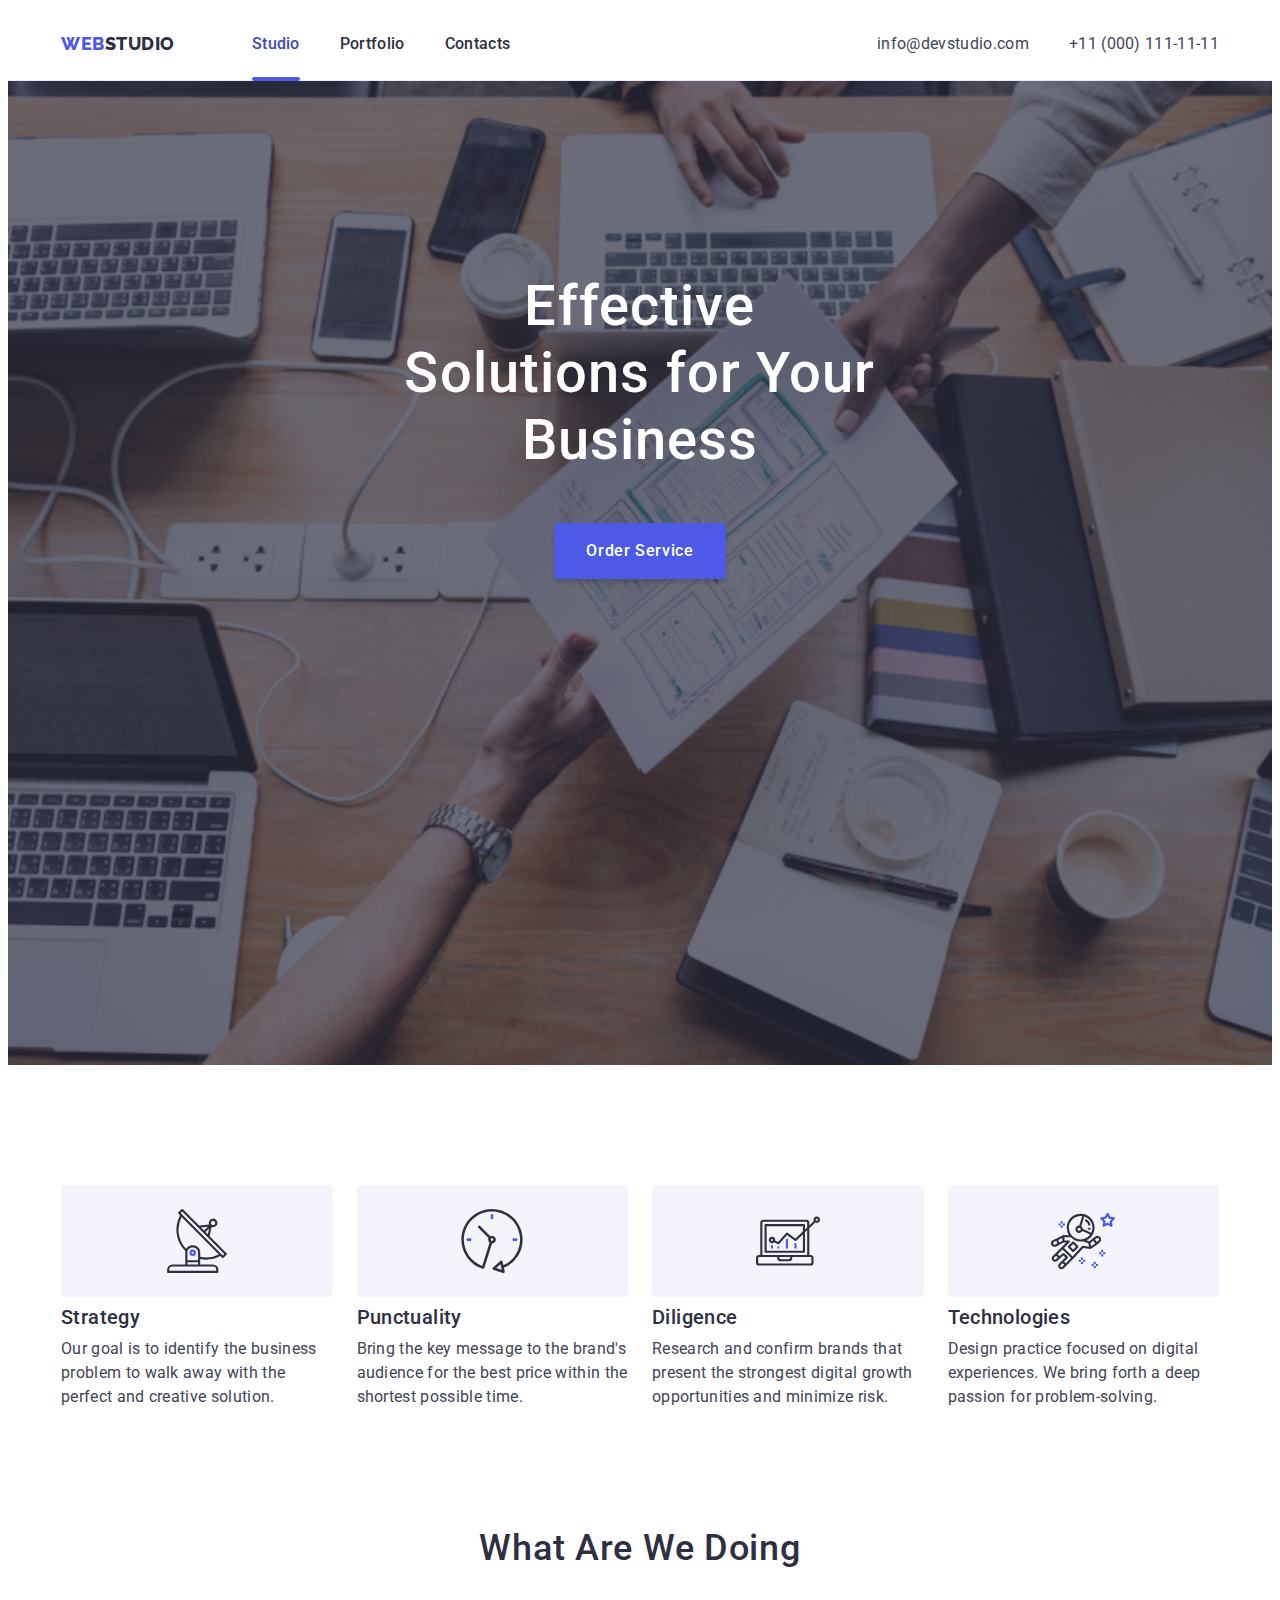
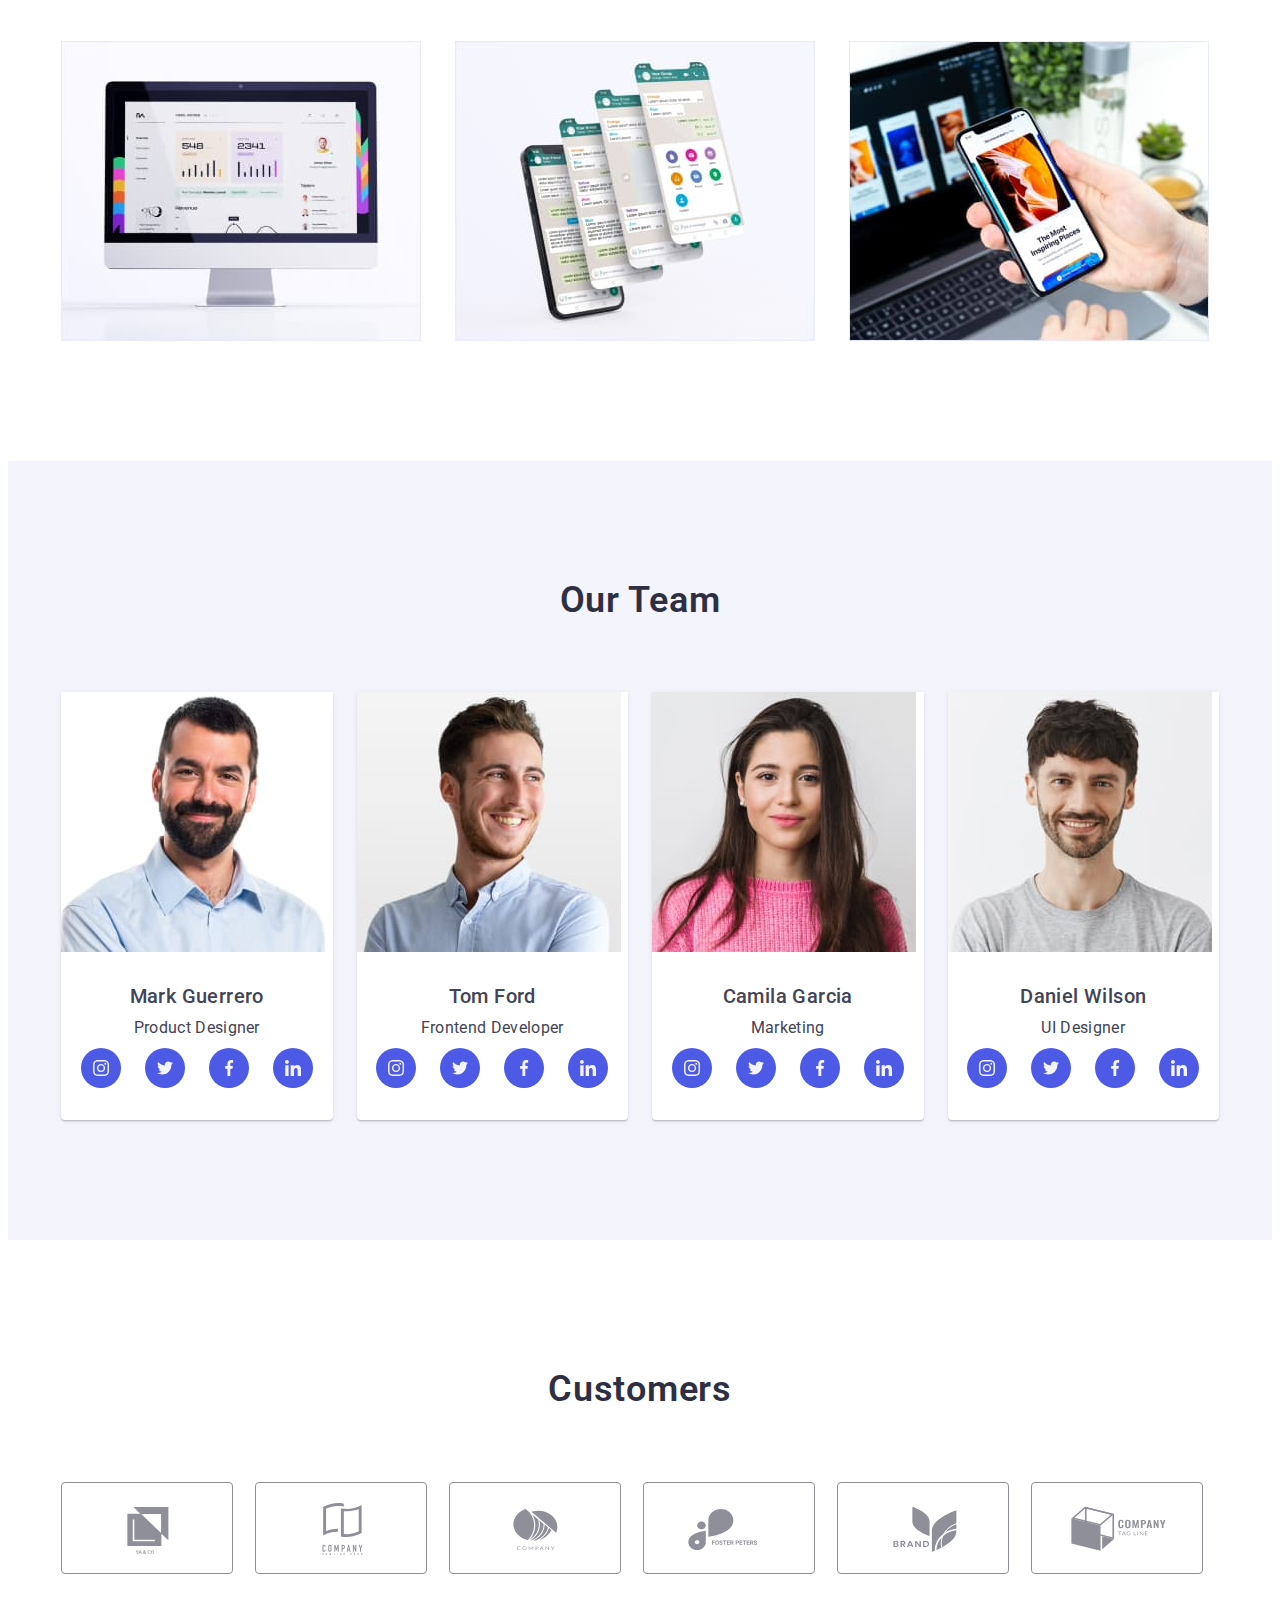
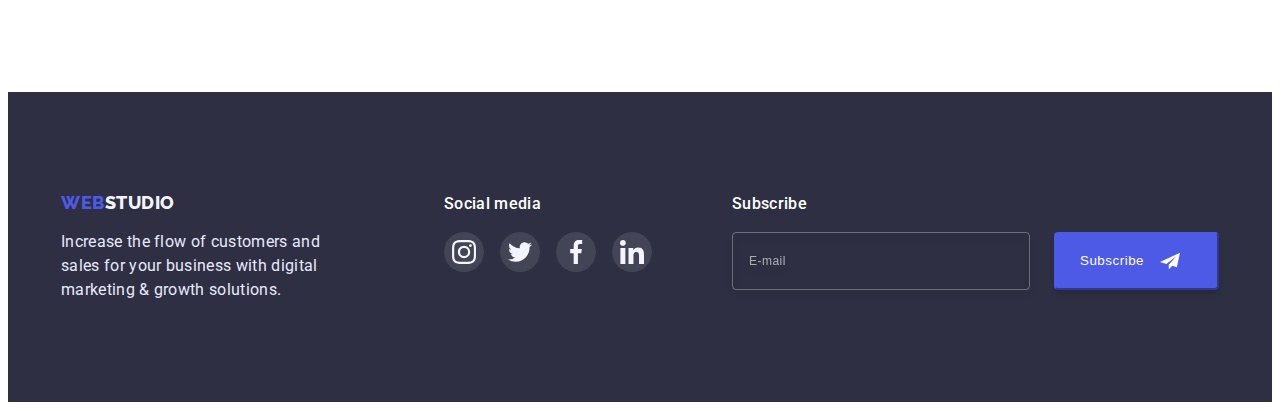
==== index.html @ 06fc44c1 "add file" ====
<!DOCTYPE html>
<html lang="en">
<head>
    <meta charset="UTF-8">
    <meta http-equiv="X-UA-Compatible" content="IE=edge">
    <meta name="viewport" content="width=device-width, initial-scale=1.0">
    <title>Document</title>
    <link rel="preconnect" href="https://fonts.googleapis.com">
<link rel="preconnect" href="https://fonts.gstatic.com" crossorigin>
<link href="https://fonts.googleapis.com/css2?family=Raleway:wght@800&family=Roboto:wght@400;500;700;900&display=swap" rel="stylesheet">
<link rel="stylesheet" href="https://cdnjs.cloudflare.com/ajax/libs/modern-normalize/1.1.0/modern-normalize.min.css" integrity="sha512-wpPYUAdjBVSE4KJnH1VR1HeZfpl1ub8YT/NKx4PuQ5NmX2tKuGu6U/JRp5y+Y8XG2tV+wKQpNHVUX03MfMFn9Q==" crossorigin="anonymous" referrerpolicy="no-referrer" />
<link rel="stylesheet" href="./css/styles.css">
</head>
<body>
    <header class="header">
        <div class="container header-container">
        <nav class="header-navigation">
            <a href="./index.html" class="header-logo link"><span class="logo-web">WEB</span><span class="logo-studio">STUDIO</span></a>
        <ul class="header-nav-list list">
            <li class="header-items"><a href="./index.html" class="header-link link current">Studio</a></li>
            <li class="header-items"><a href="./portfolio.html" class="header-link link">Portfolio</a></li>
            <li class="header-items"><a href="" class="header-link link">Contacts</a></li>
        </ul>
        </nav>
        <ul class="header-list list">
            <li class="header-contacts"><a href="mailto:info@devstudio.com" class="header-link-contacts link">info@devstudio.com</a></li>
            <li class="header-contacts"><a href="tel:+110001111111" class="header-link-contacts link">+11 (000) 111-11-11</a></li>
        </ul>
        </div>
    </header>
    <main>
    <section class="top">
        <div class="container">
        <h1 class="top-title">Effective Solutions 
            for Your Business</h1>
            <button type="button" class="top-btn" data-modal-open>Order Service</button>
        </div>
    </section>
    <section class="second">
      <div class="container"> 
    <ul class="second-list list"> 
        <li class="second-items">
            <div class="second-list-icon">
                <svg class="icon-img" width="264" height="112">
<use href="./img/icons.svg#icon-antenna"></use>
                </svg>
            </div> 
        <h3 class="second-title">Strategy</h3>
        <p class="second-text">Our goal is to identify the business problem to walk away with the perfect and creative solution.</p></li>
        <li class="second-items">
            <div class="second-list-icon">
                <svg class="icon-img" width="264" height="112">
<use href="./img/icons.svg#icon-clock"></use>
                </svg>
            </div> <h3 class="second-title">Punctuality</h3>
        <p class="second-text">Bring the key message to the brand's audience for the best price within the shortest possible time.</p></li>
        <li class="second-items">
            <div class="second-list-icon">
                <svg class="icon-img" width="264" height="112">
<use href="./img/icons.svg#icon-diagram"></use>
                </svg>
            </div> <h3 class="second-title">Diligence</h3>
        <p class="second-text">Research and confirm brands that present the strongest digital growth opportunities and minimize risk.</p></li>
        <li class="second-items">
            <div class="second-list-icon">
                <svg class="icon-img" width="264" height="112">
<use href="./img/icons.svg#icon-astronaut"></use>
                </svg>
            </div> <h3 class="second-title">Technologies</h3>
        <p class="second-text">Design practice focused on digital experiences. We bring forth a deep passion for problem-solving.</p></li>
    </ul>
    </div> 
    </section>
    <section class="third">
        <div class="container">
        <h2 class="third-title">What are we doing</h2>
        <ul class="third-list list">
            <li class="third-items"><img src="./img/img1.jpg" alt="laptop" width="360" height="300"></li>
            <li class="third-items"><img src="./img/img2.jpg" alt="massage" width="360" height="300"></li>
            <li class="third-items"><img src="./img/img3.jpg" alt="phone in hand" width="360" height="300"></li>
        </ul>
        </div>
    </section>
    <section class="team">
        <div class="container">
        <h2 class="team-title">Our Team</h2>
        <ul class="team-list list">
            <li class="team-items"><img src="./img/mark1.jpg" alt="man mark" width="264" height="260">
                <h3 class="team-after-title">Mark Guerrero</h3>
            <p class="team-after-text">Product Designer</p>
        <ul class="team-soc-list list">
            <li class="team-soc-items"><a href="" class="team-soc-link link">
               <svg class="team-soc-icon" width="16" height="16"> 
                    <use href="./img/icons.svg#icon-instagram"></use>
             </svg> 
            </a></li>
            <li class="team-soc-items"><a href="" class="team-soc-link link">
             <svg class="team-soc-icon" width="16" height="16"> 
                    <use href="./img/icons.svg#icon-twitter"></use>
             </svg>   
            </a></li>
            <li class="team-soc-items"><a href="" class="team-soc-link link">
              <svg class="team-soc-icon" width="16" height="16"> 
                    <use href="./img/icons.svg#icon-facebook"></use>
             </svg>  
            </a></li>
            <li class="team-soc-items"><a href="" class="team-soc-link link">
                <svg class="team-soc-icon" width="16" height="16"> 
                    <use href="./img/icons.svg#icon-linkedin"></use>
             </svg>
            </a></li>
        </ul>
        </li>    
            <li class="team-items"><img src="./img/tom2.jpg" alt="man tom" width="264" height="260">
                    <h3 class="team-after-title">Tom Ford</h3>
            <p class="team-after-text">Frontend Developer</p>
        <ul class="team-soc-list list">
            <li class="team-soc-items"><a href="" class="team-soc-link link">
             <svg class="team-soc-icon" width="16" height="16"> 
                    <use href="./img/icons.svg#icon-instagram"></use>
             </svg>   
            </a></li>
            <li class="team-soc-items"><a href="" class="team-soc-link link">
              <svg class="team-soc-icon" width="16" height="16"> 
                    <use href="./img/icons.svg#icon-twitter"></use>
             </svg>  
            </a></li>
            <li class="team-soc-items"><a href="" class="team-soc-link link">
              <svg class="team-soc-icon" width="16" height="16"> 
                    <use href="./img/icons.svg#icon-facebook"></use>
             </svg>  
            </a></li>
            <li class="team-soc-items"><a href="" class="team-soc-link link">
                <svg class="team-soc-icon" width="16" height="16"> 
                    <use href="./img/icons.svg#icon-linkedin"></use>
             </svg>
            </a></li>
        </ul>
        </li>  
            <li class="team-items"><img src="./img/camila3.jpg" alt="woman camila" width="264" height="260">
                    <h3 class="team-after-title">Camila Garcia</h3>
            <p class="team-after-text">Marketing</p>
        <ul class="team-soc-list list">
            <li class="team-soc-items"><a href="" class="team-soc-link link">
              <svg class="team-soc-icon" width="16" height="16"> 
                    <use href="./img/icons.svg#icon-instagram"></use>
             </svg>  
            </a></li>
            <li class="team-soc-items"><a href="" class="team-soc-link link">
              <svg class="team-soc-icon" width="16" height="16"> 
                    <use href="./img/icons.svg#icon-twitter"></use>
             </svg>  
            </a></li>
            <li class="team-soc-items"><a href="" class="team-soc-link link">
              <svg class="team-soc-icon" width="16" height="16"> 
                    <use href="./img/icons.svg#icon-facebook"></use>
             </svg>  
            </a></li>
            <li class="team-soc-items"><a href="" class="team-soc-link link">
                <svg class="team-soc-icon" width="16" height="16"> 
                    <use href="./img/icons.svg#icon-linkedin"></use>
             </svg>  
            </a></li>
        </ul>
        </li>
            <li class="team-items"><img src="./img/daniel4.jpg" alt="man daniel" width="264" height="260">
                    <h3 class="team-after-title">Daniel Wilson</h3>
            <p class="team-after-text">UI Designer</p>
        <ul class="team-soc-list list">
            <li class="team-soc-items"><a href="" class="team-soc-link link">
                <svg class="team-soc-icon" width="16" height="16"> 
                    <use href="./img/icons.svg#icon-instagram"></use>
             </svg>
            </a>
            </li>
            <li class="team-soc-items"><a href="" class="team-soc-link link">
                <svg class="team-soc-icon" width="16" height="16"> 
                    <use href="./img/icons.svg#icon-twitter"></use>
             </svg>
            </a>
            </li>
            <li class="team-soc-items"><a href="" class="team-soc-link link">
                <svg class="team-soc-icon" width="16" height="16"> 
                    <use href="./img/icons.svg#icon-facebook"></use>
             </svg>
            </a>
            </li>
            <li class="team-soc-items"><a href="" class="team-soc-link link">
                <svg class="team-soc-icon" width="16" height="16"> 
                    <use href="./img/icons.svg#icon-linkedin"></use>
             </svg>
            </a>
            </li>
        </ul>
        </li>           
        </ul>
        </div>
    </section>
    <section class="customers">
        <div class="container">
            <h2 class="customers-title">Customers</h2>
        <ul class="customers-list list">
            <li class="customers-items"><a href="" class="customers-link link">
                <svg class="customers-icon"  width="104" height="56">
                    <use href="./img/icons.svg#icon-Logo"></use>
                </svg>
            </a></li>
            <li class="customers-items"><a href="" class="customers-link link">
                <svg class="customers-icon"  width="104" height="56">
                    <use href="./img/icons.svg#icon-Logo-1"></use>
                </svg>
            </a></li>
            <li class="customers-items"><a href="" class="customers-link link">
                <svg class="customers-icon"  width="104" height="56">
                    <use href="./img/icons.svg#icon-Logo-2"></use>
                </svg>
            </a></li>
            <li class="customers-items"><a href="" class="customers-link link">
                <svg class="customers-icon"  width="104" height="56">
                    <use href="./img/icons.svg#icon-Logo-3"></use>
                </svg>
            </a></li>
            <li class="customers-items"><a href="" class="customers-link link">
                <svg class="customers-icon"  width="104" height="56">
                    <use href="./img/icons.svg#icon-Logo-4"></use>
                </svg>
            </a></li>
            <li class="customers-items"><a href="" class="customers-link link">
                <svg class="customers-icon"  width="104" height="56">
                    <use href="./img/icons.svg#icon-Logo-5"></use>
                </svg>
            </a></li>
        </ul>
        </div>
    </section>
</main>
    <footer class="footer">
        <div class="container footer-container">
            <div class="footer-information">
         <a href="./index.html" class="footer-logo link"><span class="footer-logo-web">WEB</span><span class="footer-logo-studio">STUDIO</span></a>
         <p class="footer-text">Increase the flow of customers and sales for your business with digital marketing & growth solutions.</p>
            </div>
        <div class="footer-soc">
            <h2 class="footer-soc-title">Social media</h2>
        <ul class="footer-soc-list list">
            <li class="footer-soc-items">
                <a href="" class="footer-soc-link link">
                    <svg class="footer-soc-icon" width="24" height="24">
                        <use href="./img/icons.svg#icon-instagram"></use>
                    </svg>
                </a>
            </li>
            <li class="footer-soc-items">
                <a href="" class="footer-soc-link link">
                    <svg class="footer-soc-icon" width="24" height="24">
                        <use href="./img/icons.svg#icon-twitter"></use>
                    </svg>
                </a>
            </li>
            <li class="footer-soc-items">
                <a href="" class="footer-soc-link link">
                    <svg class="footer-soc-icon" width="24" height="24">
                        <use href="./img/icons.svg#icon-facebook"></use>
                    </svg>
                </a>
            </li>
            <li class="footer-soc-items">
                <a href="" class="footer-soc-link link">
                    <svg class="footer-soc-icon" width="24" height="24">
                        <use href="./img/icons.svg#icon-linkedin"></use>
                    </svg>
                </a>
            </li>
        </ul>
        </div>
       <div class="footer-sub">
        <h2 class="footer-sub-title">Subscribe</h2>
        <form class="footer-sub-wrap">
            <label class="footer-sub-field">
                <input class="footer-sub-input" type="email" name="email" placeholder="E-mail" required/>
            </label>
        <button type="submit" class="footer-sub-btn">Subscribe <svg class="footer-sub-icon" width="20" height="24">
            <use href="./img/icons.svg#icon-Frame-3"></use>
        </svg></button>       
    </form> 
       </div>       
        </div>
    </footer>
        <div class="backdrop is-hidden" data-modal>
        <div class="modal">
            <button type="button" class="modal-close-btn" data-modal-close >
                 <svg class="modal-close-btn-icon" width="8" height="8">
            <use href="./img/icons.svg#icon-close"></use>
        </svg>
            </button>
            <p class="modal-title">Leave your contacts and we will call you back</p>
            <form class="modal-form">
                <label class="modal-form-field">
                    <p class="modal-form-desc">Name</p>
                    <span class="modal-form-wrap">
                    <input type="text" name="user-name" class="modal-form-input" required />
                <svg class="input-icon" width="18" height="18">
                    <use href="./img/icons.svg#icon-person"></use>
                </svg>
                </span>
                </label>
                <label class="modal-form-field">
                    <p class="modal-form-desc">Phone</p>
                    <span class="modal-form-wrap">
                    <input type="tel" name="user-phone" class="modal-form-input" required pattern="[0-9]{3}-[0-9]{3}-[0-9]{2}-[0-9]{2}" title="xxx-xxx-xx-xx"/>
                <svg class="input-icon" width="18" height="24">
                    <use href="./img/icons.svg#icon-phone"></use>
                </svg>
                    </span>    
            </label>
                <label class="modal-form-field">
                    <p class="modal-form-desc">Email</p>
                    <span class="modal-form-wrap">
                    <input type="email" name="user-email" class="modal-form-input" required />
                <svg class="input-icon" width="18" height="24">
                    <use href="./img/icons.svg#icon-email"></use>
                </svg>
            </span>    
            </label>
                <label class="modal-form-field"> 
                    <span class="modal-form-desc">Comment</span>
                    <textarea name="user-message" class="modal-form-message" placeholder="Text input"></textarea>
                </label>
                <input id="user-policy" type="checkbox" name="user-policy" class="modal-form-check visually-hidden" />
                <label for="user-policy" class="modal-form-check-desc"
                ><span class="check-box">
                    <svg class="check-icon" width="10" height="8">
                    <use href="./img/icons.svg#icon-Vector-4"></use>
                </svg>
                </span>&nbsp; I accept the terms and conditions of the&nbsp; <a href="" class="check-link">Privacy Policy</a> 
                </label>
                <button type="submit" class="modal-form-submit">Send</button>
            </form>
        </div>
    </div>

    <script src="./js/modal.js"></script>
</body>
</html>
---- css/styles.css ----
:root {
    --text-color:#434455;
    --background-color: #FFFFFF;
    --accent-color: #4D5AE5
}

p,
h1,
h2,
h3,
h4,
h5,
h6 {
        margin: 0;
}

ul {
        margin: 0;
        padding-left: 0;
}

img {
        display: block;
        max-width: 100%;
        height: auto;
}

body {
    font-family: 'Roboto', sans-serif;
    color: #2E2F42;
    background: #FFFFFF;
}

.list {
    list-style: none;
}

.link {
    text-decoration: none;
}

.container {
        width: 1158px;
        padding-left: 15px;
        padding-right: 15px;
        margin: 0 auto;
}

.visually-hidden {
        position: absolute;
        width: 1px;
        height: 1px;
        margin: -1px;
        border: 0;
        padding: 0;
        white-space: nowrap;
        clip-path: inset(100%);
        clip: rect(0 0 0 0);
        overflow: hidden;
      }

/* --------------HEADER--------------- */
.header {
        padding-top: 24px;
        padding-bottom: 24px;
        border-bottom: 1px solid #e7e9fc;
}

.header-container {
        display: flex;
        align-items: center;
}

.header-navigation {
        display: flex;
        align-items: center;
        margin-right: auto;
}

.logo-web {
    font-family: 'Raleway';
        font-style: normal;
        font-weight: 800;
        font-size: 18px;
        line-height: 1.3;
        letter-spacing: 0.03em;
        text-transform: uppercase;
        color: #4D5AE5;

}

.logo-studio {
    font-family: 'Raleway';
        font-style: normal;
        font-weight: 800;
        font-size: 18px;
        line-height: 1.3;
        letter-spacing: 0.03em;
        text-transform: uppercase;
        color:#2E2F42
        
}

.header-nav-list {
        display: flex;
        gap: 40px;
        margin-left: 77px;
}

.header-list {
        display: flex;
        gap: 40px;
}

.header-items {
}

.header-link {
        font-weight: 500;
        font-size: 16px;
        line-height: 1.5;
        letter-spacing: 0.02em;
        color: #2E2F42;
        transition: color 250ms cubic-bezier(0.4, 0, 0.2, 1);
        position: relative;
}

.header-link.current {
        color: #404BBF;
}

.header-link.current::after {
        display: block;
        content: "";
        position: absolute;
        width: 100%;
        height: 4px;
        background-color: #4D5AE5;
        border-radius: 2px;
        left: 0;
        bottom: -28px;
}

.header-link:hover,
.header-link:focus {
    color: #434455;
}

.header-contacts {
        display: flex;
        gap: 40px;
}

.header-link-contacts {
        font-weight: 400;
        font-size: 16px;
        line-height: 1.5;
        letter-spacing: 0.02em;
        color: #434455;
        transition: color 250ms cubic-bezier(0.4, 0, 0.2, 1);
}

.header-link-contacts:hover,
.header-link-contacts:focus {
    color: var(--accent-color);
}

/* ------------- MAIN----------*/
/* -----------TOP SECTION---------- */
.top {
    max-width: 1440px;
    height: 600px;
    margin-left: auto;
    margin-right: auto;
    background: #2E2F42;
    background-image: linear-gradient(
    rgba(46, 47, 66, 0.7),
    rgba(46, 47, 66, 0.7)),
    url(../img/Main-bg.jpg);
    background-position: center;
    background-repeat: no-repeat;
    background-size: cover;
    text-align: center;
    padding-top: 192px;
    padding-bottom: 192px;
}

.top-title {
        font-weight: 500;
        font-size: 56px;
        max-width: 492px;
        line-height: 1.2;
        letter-spacing: 0.02em;
        color: #FFFFFF;
        margin-bottom: 48px;
        margin-left: auto;
        margin-right: auto;
}

.top-btn {
        font-family: inherit;
        font-weight: 500;
        font-size: 16px;
        line-height: 1.5;
        letter-spacing: 0.04em;
        color: #FFFFFF;
        cursor: pointer;
        padding: 16px 32px;
        background-color: #4D5AE5;
        border: #4D5AE5;
        border-radius: 4px;
        box-shadow: 0px 4px 4px rgba(0, 0, 0, 0.15);
        transition: background-color 250ms cubic-bezier(0.4, 0, 0.2, 1), box-shadow 250ms cubic-bezier(0.4, 0, 0.2, 1);
}

.top-btn:hover,
.top-btn:focus {
        background-color: #404BBF;
        box-shadow: 0px 1px 6px rgba(46, 47, 66, 0.08),
                        0px 1px 1px rgba(46, 47, 66, 0.16), 0px 2px 1px rgba(46, 47, 66, 0.08);

}


/* ------------- MAIN----------*/
/* -----------SECOND SECTION---------- */

.second {
        padding-top: 120px;
        padding-bottom: 120px;
}

.second-list {
        display: flex;
        gap: 24px;
}

.second-items-img {
        flex-basis: calc((100 % - 3 * 24) / 4);
}

.second-list-icon {
        display: flex;
        align-items: center;
        justify-content: center;
        margin-bottom: 8px;
        background-color: #f4f4fd;
        border-radius: 4px; 
        height: 112px;
}

.icon-img {
        width: 64px;
        height: 64px;
}

.second-items {
        width: calc((100% - 72px) / 4);
}

.second-title {
        font-weight: 500;
        font-size: 20px;
        line-height: 1.2;
        letter-spacing: 0.02em;
        color: #2E2F42;
        margin-bottom: 8px;
}

.second-text {
        font-weight: 400;
        font-size: 16px;
        line-height: 1.5;
        letter-spacing: 0.02em;
        color: var(--text-color);
}
/* ------------- MAIN----------*/
/* ----------- THIRD SECTION---------- */
.third {
        padding-bottom: 120px;
}

.third-title {
        font-weight: 500;
        font-size: 36px;
        line-height: 1.1;
        text-align: center;
        letter-spacing: 0.02em;
        text-transform: capitalize;
        color: #2E2F42;
        margin-bottom: 72px;
}

.third-list {
        display: flex;
        gap: 24px;
}

.third-items {
        width: calc((100% - 48px) / 3);
}

/* ----------- TEAM SECTION---------- */
.team {
        background: #F4F4FD;
        padding-bottom: 120px;
        padding-top: 120px;
}

.team-title {
        font-weight: 600;
        font-size: 36px;
        line-height: 1.1;
        text-align: center;
        letter-spacing: 0.02em;
        text-transform: capitalize;
        color: #2E2F42;
        margin-bottom: 72px;
}

.team-list {
        display: flex;
        gap: 24px;
}

.team-items {
        background: var(--background-color);
                box-shadow: 0px 1px 6px rgba(46, 47, 66, 0.08), 0px 1px 1px rgba(46, 47, 66, 0.16), 0px 2px 1px rgba(46, 47, 66, 0.08);
                border-radius: 0px 0px 4px 4px;
        width: calc((100% - 72px) / 4);
}

.team-after-title {
        font-weight: 500;
        font-size: 20px;
        line-height: 1.2;
        text-align: center;
        letter-spacing: 0.02em;
        color: var(--text-color);
        margin-bottom: 8px;
        margin-top: 32px;
}

.team-after-text {
        font-weight: 400;
        font-size: 16px;
        line-height: 1.5;
        text-align: center;
        letter-spacing: 0.02em;
        color: var(--text-color);
        margin-bottom: 8px;
}

.team-soc-list {
        display: flex;
        justify-content: center;
        gap: 24px;
        margin-bottom: 32px;
}

.team-soc-items {
        width: calc((100% - 24 * 3) / 4);
        width: 40px;
        height: 40px;
}

.team-soc-link {
        width: 100%;
        height: 100%;
        background-color: #4D5AE5;
        border-radius: 50%;
        display: flex;
        align-items: center;
        justify-content: center;
        transition: background-color 250ms cubic-bezier(0.4, 0, 0.2, 1);
}

.team-soc-link:hover,
.team-soc-link:focus {
        background-color: #404BBF;
}

.team-soc-icon {
        fill: #F4F4FD;
}




/*--------CUSTOMERS-------*/

.customers {
        background-color: #FFFFFF;
        padding-top: 130px;
        padding-bottom: 120px;
}
.customers-title {
        font-family: 'Roboto';
        font-weight: 600;
        font-size: 36px;
        line-height: 1.1;
        text-align: center;
        letter-spacing: 0.02em;
        text-transform: capitalize;
        color: #2E2F42;
        margin-bottom: 72px;
}
.customers-list {
        display: flex;
        gap: 24px;
}

.customers-items {
        width: calc((100% - 24 * 5) / 6);
        height: 90px;
        width: 170px;

}
.customers-link {
        width: 100%;
        height: 100%;
        border: 1px solid #8E8F99;
        border-radius: 4px;
        display: flex;
        align-items: center;
        justify-content: center;
        transition: border-color 250ms cubic-bezier(0.4, 0, 0.2, 1);
        
}

.customers-link:hover,
.customers-link:focus {
        border-color: var(--accent-color);
        
}

.customers-icon {
        fill: #8E8F99;
        transition: fill 250ms cubic-bezier(0.4, 0, 0.2, 1);
}

.customers-link:hover .customers-icon, 
.customers-link:focus .customers-icon {
        fill: var(--accent-color);
}

/* ----------- ABOUT---------- */
.about {
        padding-top: 96px;
        padding-bottom: 120px;
}

.about-title-visually-hidden {
        position: absolute;
        white-space: nowrap;
        width: 1px;
        height: 1px;
        overflow: hidden;
        border: 0;
        padding: 0;
        clip: rect(0 0 0 0);
        clip-path: inset(50%);
        margin: -1px;
}

.about-list {
        display: flex;
        justify-content: center;
        gap: 24px;
        margin-bottom: 72px;
}

.about-items {}

.about-btn {
        font-family: inherit;
        font-weight: 600;
        font-size: 16px;
        line-height: 1.5;
        display: flex;
        transition: background-color 250ms cubic-bezier(0.4, 0, 0.2, 1), 
        color 250ms cubic-bezier(0.4, 0, 0.2, 1), 
        box-shadow 250ms cubic-bezier(0.4, 0, 0.2, 1), 
        border 250ms cubic-bezier(0.4, 0, 0.2, 1);
        align-items: center;
        text-align: center;
        letter-spacing: 0.04em;
        padding: 12px 24px;
        color: #4D5AE5;
        cursor: pointer;
        border: 1px solid #E7E9FC;
        border-radius: 4px;
        background: #F4F4FD
        
}

.about-btn:hover,
.about-btn:focus {
    background-color: #404BBF;
    color:#FFFFFF;
    box-shadow: 0px 3px 1px rgba(0, 0, 0, 0.1), 0px 2px 1px rgba(0, 0, 0, 0.08), 0px 2px 2px rgba(0, 0, 0, 0.12);
    border: 1px solid #404BBF
}


.about-picture-list {
        display: flex;
        flex-wrap: wrap;
        row-gap: 48px;
        column-gap: 24px;
        
}

.about-picture-items {
        width: calc((100% - 48) / 3);
        transition: box-shadow 250ms cubic-bezier(0.4, 0, 0.2, 1);        
}

.about-picture-items:hover,
.about-picture-items:focus {
        box-shadow: 0px 1px 6px rgba(46, 47, 66, 0.08);
}

.about-picture-link {
        display: block;
}

.about-img-overlay {
        position: relative;
        overflow: hidden;
}

.overlay {
        position: absolute;
        left: 0;
        top: 0;
        width: 100%;
        height: 100%;
        transform: translate(0, 100%);
        transition: transform 250ms cubic-bezier(0.4, 0, 0.2, 1);
        color: #F4F4FD;
        content: "";
        background-color: rgba(70, 70, 230, 0.8);
        padding-top: 40px;
        padding-left: 32px;
        padding-right: 32px;

}

.about-picture-link:hover .overlay,
.about-picture-link:focus .overlay {
        transform: translate(0, 0);
}

.about-wrap {
        padding: 32px 16px;
        border: 0.5px solid #F4F4FD;
        box-shadow: 0px 1px 6px rgba(46, 47, 66, 0.08);
        border-top: none;
}
.about-picture-title {
        font-weight: 500;
        font-size: 20px;
        line-height: 1.2;
        letter-spacing: 0.02em;
        color: #2E2F42;
        margin-bottom: 8px;
}

.about-picture-text {
    font-family: 'Roboto';
        font-style: normal;
        font-weight: 400;
        font-size: 16px;
        line-height: 1.5;
        letter-spacing: 0.02em;
        color: var(--text-color);
}

/* ----------- FOOTER---------- */
.footer {
    background: #2E2F42;
    padding-top: 100px;
    padding-bottom: 100px;
}

.footer-container {
    display: flex;
    align-items: baseline;
}

.footer-information {
    width: 264px;
    margin-right: 120px; 
}

.footer-logo-web {
        font-family: 'Raleway';
        font-style: normal;
        font-weight: 800;
        font-size: 18px;
        line-height: 1.16;
        letter-spacing: 0.03em;
        text-transform: uppercase;
        color: #4D5AE5;
}

.footer-logo-studio {
        font-family: 'Raleway';
        font-style: normal;
        font-weight: 800;
        font-size: 18px;
        line-height: 1.16;
        letter-spacing: 0.03em;
        text-transform: uppercase;
        color: #F4F4FD;
}

.footer-text {
        font-weight: 400;
        font-size: 16px;
        line-height: 1.5;
        letter-spacing: 0.02em;
        color: #E7E9FC;
        max-width: 264px;
        margin-top: 16px;
}

.footer-soc-title {
        font-family: 'Roboto';
        font-style: normal;
        font-weight: 500;
        font-size: 16px;
        line-height: 1.5;
        letter-spacing: 0.02em;
        color: #FFFFFF;
        margin-bottom: 16px;
}

.footer-soc-list {
        display: flex;
        align-items: center;
        gap: 16px;
}

.footer-soc-items {
        width: calc((100% - 16 * 3) / 4);
        width: 40px;
        height: 40px;
}

.footer-soc-link {
        width: 100%;
        height: 100%;
        border-radius: 50%;
        display: flex;
        align-items: center;
        justify-content: center;
        background-color: rgba(255, 255, 255, 0.1);
        transition: background-color 250ms cubic-bezier(0.4, 0, 0.2, 1);
}

.footer-soc-link:hover,
.footer-soc-link:focus {
        background-color: #31D0AA;;
}
.footer-soc-icon {
        fill: #F4F4FD;
}

.footer-sub {
        margin-left: 80px;
        
}
.footer-sub-title {
        font-family: 'Roboto';
        font-style: normal;
        font-weight: 500;
        font-size: 16px;
        line-height: 1.5;
        letter-spacing: 0.02em;
        color: #FFFFFF;
        margin-bottom: 16px;
}

.footer-sub-wrap {
        display: flex;
        flex-direction: row;
        gap: 24px;
}
.footer-sub-field {
}

.footer-sub-input {
        width: 264px;
        height: 40px;
        padding: 8px 16px;
        font-size: 12px;
        line-height: 2;
        letter-spacing: 0.04em;
        color: rgba(255, 255, 255);
        border: 1px solid rgba(255, 255, 255, 0.3);
        filter: drop-shadow(0px 4px 4px rgba(0, 0, 0, 0.15));
        border-radius: 4px;
        background-color: transparent;
        transition: border 250ms cubic-bezier(0.4, 0, 0.2, 1);

}

.footer-sub-input:focus {
        outline: none;
        border: 1px solid var(--accent-color);
}

.footer-sub-input::placeholder {
        font-size: 12px;
        line-height: 2;
        letter-spacing: 0.04em;
        color: rgba(255, 255, 255, 0.6);
      }

.footer-sub-btn {
        display: inline-flex;
        cursor: pointer;
        padding: 8px 24px;
        min-width: 165px;
        text-align: center;
        align-items: center;
        font-weight: 500;
        line-height: 1.5;
        letter-spacing: 0.04em;
        color: #FFFFFF;
        background-color: var(--accent-color);
        box-shadow: 0px 4px 4px rgba(0, 0, 0, 0.15);
        border-radius: 4px;
        border-color: var(--accent-color);
        transition: background-color 250ms cubic-bezier(0.4, 0, 0.2, 1), box-shadow 250ms cubic-bezier(0.4, 0, 0.2, 1);
        
}
.footer-sub-btn:hover,
.footer-sub-btn:focus {
        background-color: #404BBF;
        box-shadow:  0px 1px 6px rgba(46, 47, 66, 0.08), 0px 1px 1px rgba(46, 47, 66, 0.16), 0px 2px 1px rgba(46, 47, 66, 0.08);
}

.footer-sub-icon {
        fill: #FFFFFF;
        margin-left: 16px;
}


/*---------Modal------*/
.backdrop {
        position: fixed;
        top: 0;
        left: 0;
        width: 100%;
        height: 100%;
        background-color: rgba(46, 47, 66, 0.4);
        transition: opacity 250ms cubic-bezier(0.4, 0, 0.2, 1), visibility 250ms cubic-bezier(0.4, 0, 0.2, 1);
}

.backdrop.is-hidden {
        opacity: 0;
        visibility: hidden;
        pointer-events: none;
}

.modal {
        position: absolute;
        top: 50%;
        left: 50%;
        transform: translate(-50%, -50%);
        width: 408px;
        height: 584px;
        background-color: #FCFCFC;
        box-shadow: 0px 1px 1px rgba(0, 0, 0, 0.14), 0px 1px 3px rgba(0, 0, 0, 0.12), 0px 2px 1px rgba(0, 0, 0, 0.2);
        border-radius: 4px;
        padding: 24px;
}

.modal-close-btn {
        display: flex;
        margin-left: auto;
        justify-content: center;
        align-items: center;
        cursor: pointer;
        padding: 0;
        width: 24px;
        height: 24px;
        border-radius: 50%;
        background-color: #E7E9FC;
        border: 1px solid rgba(0, 0, 0, 0.1);
        transition: background-color 250ms cubic-bezier(0.4, 0, 0.2, 1) fill 250ms cubic-bezier(0.4, 0, 0.2, 1); 
}

.modal-close-btn:hover,
.modal-close-btn:focus {
        background-color: #404BBF;
        fill: #FFFFFF;
        outline: transparent;
}
.modal-title {
        font-family: 'Roboto';
        font-style: normal;
        font-weight: 500;
        font-size: 16px;
        line-height: 1.5;
        text-align: center;
        letter-spacing: 0.02em;
        color: #2E2F42;
        margin-top: 12px;
        margin-bottom: 14px;
}

.modal-form {
        display: flex;
        flex-direction: column;
}

.modal-form-field {
        margin-bottom: 8px;
}

.modal-form-desc {
        font-family: 'Roboto';
        font-style: normal;
        font-weight: 400;
        font-size: 12px;
        line-height: 1.33;
        letter-spacing: 0.04em;
        color: #8E8F99;
        margin-bottom: 4px;
}

.modal-form-wrap {
        position: relative;
}

.modal-form-input {
        width: 100%;
        height: 40px;
        border: 1px solid rgba(33, 33, 33, 0.2);
        border-radius: 4px;
        padding-left: 38px;
        background: #FCFCFC;
        transition: border 250ms cubic-bezier(0.4, 0, 0.2, 1);
}

.modal-form-input:focus {
        outline: none;
        border: 1px solid #4D5AE5;

}

.input-icon {
        position: absolute;
        top: 50%;
        left: 16px;
        transform: translateY(-50%);
        fill: #2E2F42;
        transition: fill 250ms cubic-bezier(0.4, 0, 0.2, 1);
        
}

.modal-form-input:focus +.input-icon {
        fill: var(--accent-color);

}

.modal-form-message {
        margin-top: 4px;
        width: 100%;
        height: 120px;
        border: 1px solid rgba(33, 33, 33, 0.2);
        border-radius: 4px;
        font-family: 'Roboto';
        font-style: normal;
        font-weight: 400;
        font-size: 12px;
        line-height: 1.33;
        padding-left: 16px;
        padding-top: 8px;
        resize: none;
        color: rgb(0, 0, 0);
        transition: border 250ms cubic-bezier(0.4, 0, 0.2, 1); ;
}

.modal-form-message:focus {
        outline: none;
        border: 1px solid var(--accent-color);
}

.modal-form-message::placeholder {
        font-size: 12px;
        line-height: 1.33;
        letter-spacing: 0.04em;
        color: rgba(117, 117, 117, 0.5);
}


.modal-form-check {}


.modal-form-check-desc {
        font-family: 'Roboto';
        font-style: normal;
        font-weight: 400;
        font-size: 12px;
        line-height: 1.33;
        letter-spacing: 0.04em;
        color: #757575;
        display: flex;
        margin-bottom: 24px;
}
.check-link {
        color: #404BBF;
}


.modal-form-check-desc .check-box {
        content: "";
        width: 16px;
        height: 16px;
        border-radius: 2px;
        border: 1.25px solid rgba(18, 18, 18);
        display: flex;
        align-items: center;
        justify-content: center;
        transition: background-color 250ms cubic-bezier(0.4, 0, 0.2, 1), 
        border 250ms cubic-bezier(0.4, 0, 0.2, 1), 
        fill 250ms cubic-bezier(0.4, 0, 0.2, 1),
        box-shadow 250ms cubic-bezier(0.4, 0, 0.2, 1);
        fill: transparent
}


.modal-form-check:checked + .modal-form-check-desc .check-box{
        border: none;
        background-color: var(--accent-color);
        fill:#F4F4FD;       
}

.modal-form-check:focus + .modal-form-check-desc > .check-box {
        box-shadow: 0 0 0 0.1em #0e100c;
}

/*
.modal-form-check-desc::before {
        content: "";
        width: 16px;
        height: 16px;
        border-radius: 2px;
        border: 1.25px solid rgba(18, 18, 18);
        display: block;
        

}
.modal-form-check:checked + .modal-form-check-desc::before {
     border: none; 
     background: var(--accent-color); 
     background-image: url(../img/check.svg); 
     background-repeat: no-repeat;
     background-position: center;
}
*/

.modal-form-submit {
        align-self: center;
        display: block;
        padding: 16px 32px;
        margin: 0 auto;
        min-width: 169px;
        text-align: center;
        font-weight: 500;
        line-height: 1.5;
        letter-spacing: 0.04em;
        color: #FFFFFF;
        background-color: var(--accent-color);
        box-shadow: 0px 4px 4px rgba(0, 0, 0, 0.15);
        border-radius: 4px;
        border: var(--accent-color);
        cursor: pointer;
        transition: background-color 250ms cubic-bezier(0.4, 0, 0.2, 1), box-shadow 250ms cubic-bezier(0.4, 0, 0.2, 1);
}

.modal-form-submit:hover,
.modal-form-submit:focus {
        background-color: #404BBF;
        box-shadow:  0px 1px 6px rgba(46, 47, 66, 0.08), 0px 1px 1px rgba(46, 47, 66, 0.16), 0px 2px 1px rgba(46, 47, 66, 0.08);
}
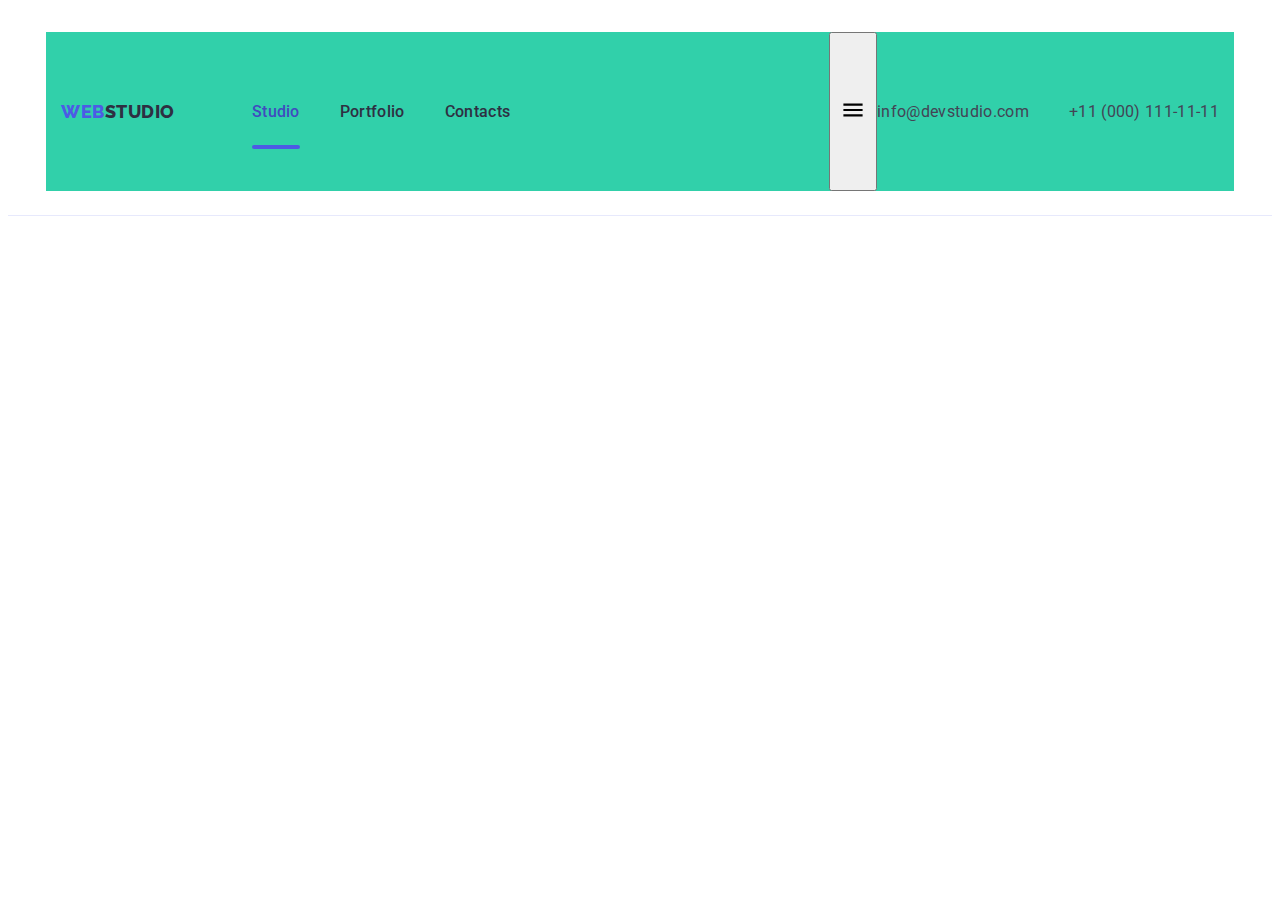
==== commit 2524334e: "add" ====
--- a/index.html
+++ b/index.html
@@ -9,7 +9,10 @@
 <link rel="preconnect" href="https://fonts.gstatic.com" crossorigin>
 <link href="https://fonts.googleapis.com/css2?family=Raleway:wght@800&family=Roboto:wght@400;500;700;900&display=swap" rel="stylesheet">
 <link rel="stylesheet" href="https://cdnjs.cloudflare.com/ajax/libs/modern-normalize/1.1.0/modern-normalize.min.css" integrity="sha512-wpPYUAdjBVSE4KJnH1VR1HeZfpl1ub8YT/NKx4PuQ5NmX2tKuGu6U/JRp5y+Y8XG2tV+wKQpNHVUX03MfMFn9Q==" crossorigin="anonymous" referrerpolicy="no-referrer" />
-<link rel="stylesheet" href="./css/styles.css">
+<link href="./css/styles.css" rel="stylesheet" />
+<link href="./css/mobile.css" rel="stylesheet" />
+<link href="./css/tablet.css" rel="stylesheet" />
+<link href="./css/desktop.css" rel="stylesheet" />
 </head>
 <body>
     <header class="header">
@@ -22,6 +25,11 @@
             <li class="header-items"><a href="" class="header-link link">Contacts</a></li>
         </ul>
         </nav>
+        <button type="button" class="mobile-menu-btn">
+            <svg class="mobile-menu-btn-icon" width="32" heigth="32">
+                <use href="./img/icons.svg#icon-menu_btn"></use>
+            </svg>
+        </button>
         <ul class="header-list list">
             <li class="header-contacts"><a href="mailto:info@devstudio.com" class="header-link-contacts link">info@devstudio.com</a></li>
             <li class="header-contacts"><a href="tel:+110001111111" class="header-link-contacts link">+11 (000) 111-11-11</a></li>
@@ -29,7 +37,7 @@
         </div>
     </header>
     <main>
-    <section class="top">
+    <!--<section class="top">
         <div class="container">
         <h1 class="top-title">Effective Solutions 
             for Your Business</h1>
@@ -337,7 +345,7 @@
                 <button type="submit" class="modal-form-submit">Send</button>
             </form>
         </div>
-    </div>
+    </div>-->
 
     <script src="./js/modal.js"></script>
 </body>
--- a/css/styles.css
+++ b/css/styles.css
@@ -41,10 +41,11 @@
 }
 
 .container {
-        width: 1158px;
+        width: 100%;
         padding-left: 15px;
         padding-right: 15px;
         margin: 0 auto;
+        background-color: #31D0AA;
 }
 
 .visually-hidden {
@@ -60,12 +61,20 @@
         overflow: hidden;
       }
 
+
+        
+
+
+
+
 /* --------------HEADER--------------- */
 .header {
         padding-top: 24px;
         padding-bottom: 24px;
         border-bottom: 1px solid #e7e9fc;
 }
+
+
 
 .header-container {
         display: flex;
--- a/css/mobile.css
+++ b/css/mobile.css
@@ -0,0 +1,8 @@
+@media  screen and (min-width: 480px) {
+    .container {
+            width: 428px;
+            margin-left: auto;
+            margin-right: auto;
+            
+    }
+}--- a/css/tablet.css
+++ b/css/tablet.css
@@ -0,0 +1,6 @@
+@media screen and (min-width: 768px) {
+    .container {
+            width: 768px;
+            
+    }
+}
--- a/css/desktop.css
+++ b/css/desktop.css
@@ -0,0 +1,7 @@
+@media screen and (min-width: 1200px) {
+    .container {
+            width: 1158px;
+            padding-left: 15px;
+            padding-right: 15px;
+    }
+}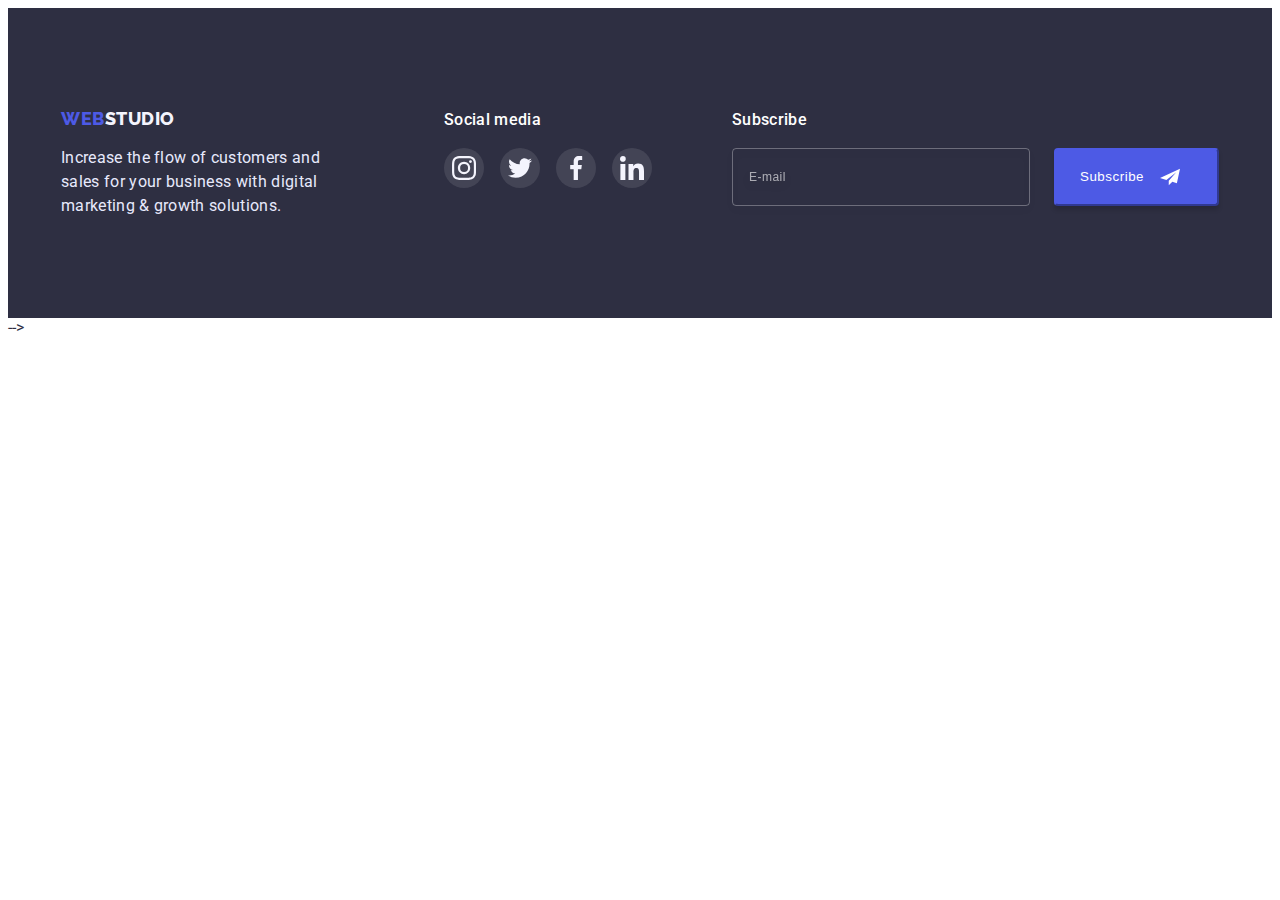
==== commit 4d06a7e2: "add style" ====
--- a/index.html
+++ b/index.html
@@ -15,7 +15,7 @@
 <link href="./css/desktop.css" rel="stylesheet" />
 </head>
 <body>
-    <header class="header">
+   <!-- <header class="header">
         <div class="container header-container">
         <nav class="header-navigation">
             <a href="./index.html" class="header-logo link"><span class="logo-web">WEB</span><span class="logo-studio">STUDIO</span></a>
@@ -37,7 +37,7 @@
         </div>
     </header>
     <main>
-    <!--<section class="top">
+    <section class="top">
         <div class="container">
         <h1 class="top-title">Effective Solutions 
             for Your Business</h1>
@@ -241,7 +241,7 @@
         </ul>
         </div>
     </section>
-</main>
+</main>-->
     <footer class="footer">
         <div class="container footer-container">
             <div class="footer-information">
--- a/css/styles.css
+++ b/css/styles.css
@@ -22,6 +22,7 @@
 
 img {
         display: block;
+        width: 100%;
         max-width: 100%;
         height: auto;
 }
@@ -41,11 +42,11 @@
 }
 
 .container {
-        width: 100%;
+        /* width: 100%; */
         padding-left: 15px;
         padding-right: 15px;
         margin: 0 auto;
-        background-color: #31D0AA;
+        
 }
 
 .visually-hidden {
@@ -236,12 +237,13 @@
 /* -----------SECOND SECTION---------- */
 
 .second {
-        padding-top: 120px;
-        padding-bottom: 120px;
+        padding-top: 96px;
+        padding-bottom: 96px;
 }
 
 .second-list {
         display: flex;
+        flex-wrap: wrap;
         gap: 24px;
 }
 
@@ -263,9 +265,14 @@
         width: 64px;
         height: 64px;
 }
-
+@media screen and (max-width: 1199px) {
+        .second-list-icon {
+          display: none;
+        }
+      }
 .second-items {
-        width: calc((100% - 72px) / 4);
+        width: 100%;
+        row-gap: 72px;
 }
 
 .second-title {
@@ -275,6 +282,7 @@
         letter-spacing: 0.02em;
         color: #2E2F42;
         margin-bottom: 8px;
+        text-align: center;
 }
 
 .second-text {
@@ -310,12 +318,22 @@
         width: calc((100% - 48px) / 3);
 }
 
+@media screen and (max-width: 1199px) {
+        .third {
+          display: none;
+        }
+      }
 /* ----------- TEAM SECTION---------- */
 .team {
         background: #F4F4FD;
-        padding-bottom: 120px;
-        padding-top: 120px;
-}
+        padding-bottom: 128px;
+        padding-top: 96px;
+        margin-right: 0 auto;
+}
+
+.team >.container {
+        width: 294px;
+    }
 
 .team-title {
         font-weight: 600;
@@ -330,15 +348,23 @@
 
 .team-list {
         display: flex;
-        gap: 24px;
+        flex-wrap: wrap;
+        justify-content: center;
+        row-gap: 72px;
+        
+
+        
 }
 
 .team-items {
         background: var(--background-color);
                 box-shadow: 0px 1px 6px rgba(46, 47, 66, 0.08), 0px 1px 1px rgba(46, 47, 66, 0.16), 0px 2px 1px rgba(46, 47, 66, 0.08);
                 border-radius: 0px 0px 4px 4px;
-        width: calc((100% - 72px) / 4);
-}
+        width: 100%;
+}
+
+  
+
 
 .team-after-title {
         font-weight: 500;
@@ -363,13 +389,14 @@
 
 .team-soc-list {
         display: flex;
+        flex-wrap: wrap;
         justify-content: center;
         gap: 24px;
         margin-bottom: 32px;
 }
 
 .team-soc-items {
-        width: calc((100% - 24 * 3) / 4);
+        width: 100%;
         width: 40px;
         height: 40px;
 }
@@ -401,8 +428,8 @@
 
 .customers {
         background-color: #FFFFFF;
-        padding-top: 130px;
-        padding-bottom: 120px;
+        padding-top: 96px;
+        padding-bottom: 96px;
 }
 .customers-title {
         font-family: 'Roboto';
@@ -417,13 +444,16 @@
 }
 .customers-list {
         display: flex;
-        gap: 24px;
+        flex-wrap: wrap;
+        row-gap: 72px;
+        column-gap: 16px;
+        justify-content: center;
 }
 
 .customers-items {
-        width: calc((100% - 24 * 5) / 6);
-        height: 90px;
-        width: 170px;
+        width: calc((100% - 16px ) / 2);
+        max-width: 190px;
+        height: 88px;
 
 }
 .customers-link {
@@ -590,13 +620,15 @@
 /* ----------- FOOTER---------- */
 .footer {
     background: #2E2F42;
-    padding-top: 100px;
-    padding-bottom: 100px;
+    padding-top: 96px;
+    padding-bottom: 96px;
 }
 
 .footer-container {
     display: flex;
+    flex-wrap: wrap;
     align-items: baseline;
+
 }
 
 .footer-information {
@@ -624,6 +656,7 @@
         letter-spacing: 0.03em;
         text-transform: uppercase;
         color: #F4F4FD;
+        
 }
 
 .footer-text {
--- a/css/mobile.css
+++ b/css/mobile.css
@@ -5,4 +5,6 @@
             margin-right: auto;
             
     }
-}+
+        
+}
--- a/css/tablet.css
+++ b/css/tablet.css
@@ -3,4 +3,46 @@
             width: 768px;
             
     }
+    /* -----------SECOND SECTION---------- */
+    .second-list {
+        row-gap: 72px;
+    }
+    .second-items {
+        width: calc((100% - 24px) / 2);       
 }
+
+.second-title {
+    text-align: left;
+}
+/* -------------TEAM------------ */
+    .team {
+        padding-top: ;
+        padding-bottom: 104px;
+    }
+
+    .team >.container {
+        width: 582px;
+    }
+.team-list {
+row-gap: 64px;
+column-gap: 24px;
+}
+
+.team-items {
+    width: calc((100% - 24px) / 2);
+}
+
+/*--------CUSTOMERS-------*/
+.customers-list {
+    column-gap: 24px;   
+}
+
+.costomers-items  {
+    width: calc((100% - 48 px ) / 3);
+    max-width: 168px;
+    height: 88px;
+}
+
+/*--------FOOTER-------*/
+
+}--- a/css/desktop.css
+++ b/css/desktop.css
@@ -4,4 +4,64 @@
             padding-left: 15px;
             padding-right: 15px;
     }
+
+    .second {
+        padding-top: 120px;
+        padding-bottom: 120px;
+}
+
+.second-list {
+        flex-wrap: nowrap;
+        gap: 24px;
+}
+
+.second-items {
+    width: calc((100% - 3 * 24px) / 4);       
+}
+    /* -------------TEAM------------ */
+    .team {
+        padding-top: 120px;
+        padding-bottom: 120px;
+    }
+
+    .team >.container {
+        width: 1158px;
+        padding-left: 15px;
+        padding-right: 15px;
+    }
+
+    .team-list {
+        gap: 24px;
+    }
+        
+    .team-items {
+        width: calc((100% - 3 * 24px) / 4);
+    }
+        /* -------------CUSTOMERS------------ */
+    .customers {
+        padding-top: 120px;
+        padding-bottom: 120px;
+    }
+    .customers >.container {
+        width: 1158px;
+        padding-left: 15px;
+        padding-right: 15px;
+    }
+        .customers-list {
+            flex-wrap: nowrap;
+            gap: 24px;
+    }
+        
+        .costomers-items  {
+            width: calc((100% - 24 * 5) / 6);    
+        }
+        /*--------FOOTER-------*/
+        .footer {
+            padding-top: 100px;
+            padding-bottom: 100px;
+        }
+
+        .footer-container {
+            flex-wrap: nowrap;
+        }
 }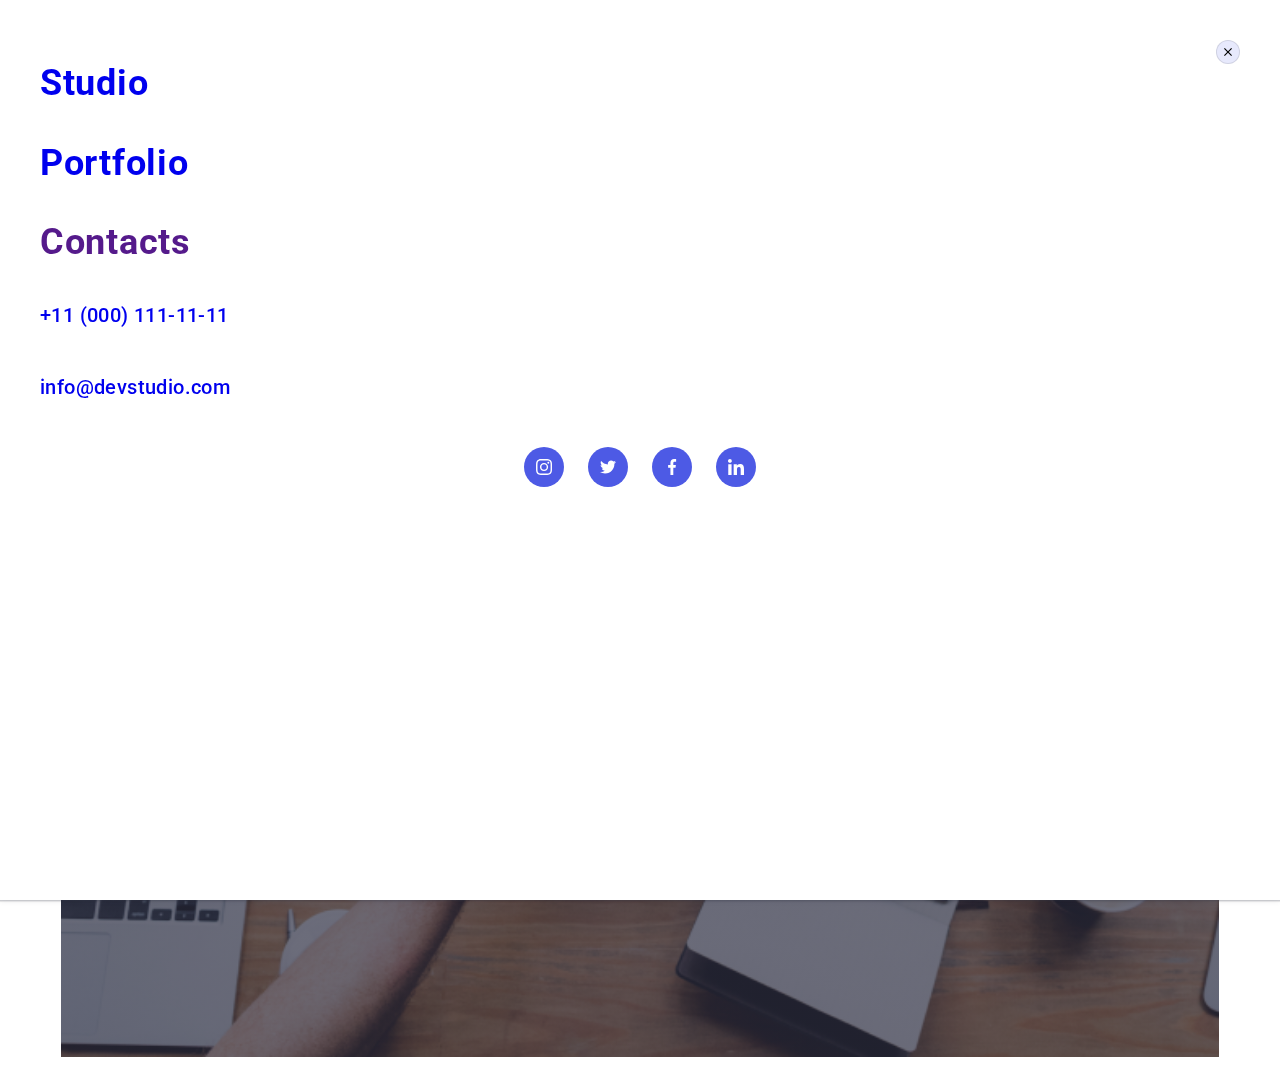
==== commit 3eb3b7ad: "add mob menu" ====
--- a/index.html
+++ b/index.html
@@ -15,7 +15,7 @@
 <link href="./css/desktop.css" rel="stylesheet" />
 </head>
 <body>
-   <!-- <header class="header">
+   <header class="header">
         <div class="container header-container">
         <nav class="header-navigation">
             <a href="./index.html" class="header-logo link"><span class="logo-web">WEB</span><span class="logo-studio">STUDIO</span></a>
@@ -26,8 +26,8 @@
         </ul>
         </nav>
         <button type="button" class="mobile-menu-btn">
-            <svg class="mobile-menu-btn-icon" width="32" heigth="32">
-                <use href="./img/icons.svg#icon-menu_btn"></use>
+            <svg class="mobile-menu-icon" width="32" height="22">
+                <use href="./img/icons.svg#icon-charm_menu-hamburger"></use>
             </svg>
         </button>
         <ul class="header-list list">
@@ -35,16 +35,60 @@
             <li class="header-contacts"><a href="tel:+110001111111" class="header-link-contacts link">+11 (000) 111-11-11</a></li>
         </ul>
         </div>
+        <div class="mob-menu">
+            <div class="mob-menu-container">
+            <button type="button" class="mob-menu-close-btn">
+                    <svg class="mob-menu-close-icon" width="8" height="8">
+                        <use href="./img/icons.svg#icon-close"></use>
+                    </svg>
+                </button>
+                <nav class="mob-menu-navigation">
+                    <ul class="mob-menu-list list">
+                        <li class="mob-menu-items"><a href="./index.html" class="mob-menu-link link current">Studio</a></li>
+                        <li class="mob-menu-items"><a href="./portfolio.html" class="mob-menu-link link">Portfolio</a></li>
+                        <li class="mob-menu-items"><a href="" class="mob-menu-link link">Contacts</a></li>
+                    </ul>
+                </nav>
+                    <ul class="mob-menu-list list">
+                        <li class="mob-menu-contacts"><a href="tel:+110001111111" class="mob-menu-link-contacts link">+11 (000) 111-11-11</a></li>
+                        <li class="mob-menu-contacts"><a href="mailto:info@devstudio.com" class="mob-menu-link-contacts link">info@devstudio.com</a></li>
+                        
+                    </ul>
+                </svg>
+                <ul class="mob-menu-soc-list list">
+                    <li class="mob-menu-soc-items"><a href="" class="mob-menu-soc-link link">
+                       <svg class="mob-menu-soc-icon" width="16" height="16"> 
+                            <use href="./img/icons.svg#icon-instagram"></use>
+                     </svg> 
+                    </a></li>
+                    <li class="mob-menu-soc-items"><a href="" class="mob-menu-soc-link link">
+                     <svg class="mob-menu-soc-icon" width="16" height="16"> 
+                            <use href="./img/icons.svg#icon-twitter"></use>
+                     </svg>   
+                    </a></li>
+                    <li class="mob-menu-soc-items"><a href="" class="mob-menu-soc-link link">
+                      <svg class="mob-menu-soc-icon" width="16" height="16"> 
+                            <use href="./img/icons.svg#icon-facebook"></use>
+                     </svg>  
+                    </a></li>
+                    <li class="mob-menu-soc-items"><a href="" class="mob-menu-soc-link link">
+                        <svg class="mob-menu-soc-icon" width="16" height="16"> 
+                            <use href="./img/icons.svg#icon-linkedin"></use>
+                     </svg>
+                    </a></li>
+                </ul>
+            </div>
+        </div>
     </header>
     <main>
     <section class="top">
-        <div class="container">
+        <div class="top-container container">
         <h1 class="top-title">Effective Solutions 
             for Your Business</h1>
             <button type="button" class="top-btn" data-modal-open>Order Service</button>
         </div>
     </section>
-    <section class="second">
+    <!--<section class="second">
       <div class="container"> 
     <ul class="second-list list"> 
         <li class="second-items">
@@ -83,9 +127,21 @@
         <div class="container">
         <h2 class="third-title">What are we doing</h2>
         <ul class="third-list list">
-            <li class="third-items"><img src="./img/img1.jpg" alt="laptop" width="360" height="300"></li>
-            <li class="third-items"><img src="./img/img2.jpg" alt="massage" width="360" height="300"></li>
-            <li class="third-items"><img src="./img/img3.jpg" alt="phone in hand" width="360" height="300"></li>
+            <li class="third-items">
+                <img src="./img/img1.jpg" alt="laptop" 
+                srcset="./img/img1.jpg 1x, 
+                ./img/img1-2x.jpg 2x"
+                width="360" height="300"></li>
+            <li class="third-items">
+                <img src="./img/img2.jpg" alt="massage" 
+                srcset="./img/img2.jpg 1x, 
+                ./img/img2-2x.jpg 2x"
+                width="360" height="300"></li>
+            <li class="third-items">
+                <img src="./img/img3.jpg" alt="phone in hand" 
+                srcset="./img/img3.jpg 1x, 
+                ./img/img3-2x.jpg 2x"
+                width="360" height="300"></li>
         </ul>
         </div>
     </section>
@@ -93,7 +149,11 @@
         <div class="container">
         <h2 class="team-title">Our Team</h2>
         <ul class="team-list list">
-            <li class="team-items"><img src="./img/mark1.jpg" alt="man mark" width="264" height="260">
+            <li class="team-items">
+                <img src="./img/team/mark1.jpg" alt="man mark" 
+                srcset="./img/team/mark1.jpg 1x, 
+                ./img/team/mark1-2x.jpg" 
+                width="264" height="260">
                 <h3 class="team-after-title">Mark Guerrero</h3>
             <p class="team-after-text">Product Designer</p>
         <ul class="team-soc-list list">
@@ -119,7 +179,11 @@
             </a></li>
         </ul>
         </li>    
-            <li class="team-items"><img src="./img/tom2.jpg" alt="man tom" width="264" height="260">
+            <li class="team-items">
+                <img src="./img/team/tom2.jpg" alt="man tom" 
+                srcset="./img/team/tom2.jpg 1x, 
+                ./img/team/tom2-2x.jpg 2x"
+                width="264" height="260">
                     <h3 class="team-after-title">Tom Ford</h3>
             <p class="team-after-text">Frontend Developer</p>
         <ul class="team-soc-list list">
@@ -145,7 +209,11 @@
             </a></li>
         </ul>
         </li>  
-            <li class="team-items"><img src="./img/camila3.jpg" alt="woman camila" width="264" height="260">
+            <li class="team-items">
+                <img src="./img/team/camila3.jpg" alt="woman camila" 
+                srcset="./img/team/camila3.jpg 1x, 
+                ./img/team/camila3-2x.jpg 2x"
+                width="264" height="260">
                     <h3 class="team-after-title">Camila Garcia</h3>
             <p class="team-after-text">Marketing</p>
         <ul class="team-soc-list list">
@@ -171,7 +239,11 @@
             </a></li>
         </ul>
         </li>
-            <li class="team-items"><img src="./img/daniel4.jpg" alt="man daniel" width="264" height="260">
+            <li class="team-items">
+                <img src="./img/team/daniel4.jpg" alt="man daniel" 
+                srcset="./img/team/daniel4.jpg 1x, 
+                ./img/team/daniel4-2x.jpg 2x"
+                width="264" height="260">
                     <h3 class="team-after-title">Daniel Wilson</h3>
             <p class="team-after-text">UI Designer</p>
         <ul class="team-soc-list list">
@@ -241,9 +313,10 @@
         </ul>
         </div>
     </section>
-</main>-->
+</main>
     <footer class="footer">
         <div class="container footer-container">
+            <div class="footer-wrap">
             <div class="footer-information">
          <a href="./index.html" class="footer-logo link"><span class="footer-logo-web">WEB</span><span class="footer-logo-studio">STUDIO</span></a>
          <p class="footer-text">Increase the flow of customers and sales for your business with digital marketing & growth solutions.</p>
@@ -280,7 +353,8 @@
                 </a>
             </li>
         </ul>
-        </div>
+    </div>
+</div>
        <div class="footer-sub">
         <h2 class="footer-sub-title">Subscribe</h2>
         <form class="footer-sub-wrap">
@@ -345,7 +419,7 @@
                 <button type="submit" class="modal-form-submit">Send</button>
             </form>
         </div>
-    </div>-->
+    </div>
 
     <script src="./js/modal.js"></script>
 </body>
--- a/css/styles.css
+++ b/css/styles.css
@@ -113,13 +113,13 @@
 }
 
 .header-nav-list {
-        display: flex;
+        display: none;
         gap: 40px;
         margin-left: 77px;
 }
 
 .header-list {
-        display: flex;
+        display: none;
         gap: 40px;
 }
 
@@ -157,11 +157,6 @@
     color: #434455;
 }
 
-.header-contacts {
-        display: flex;
-        gap: 40px;
-}
-
 .header-link-contacts {
         font-weight: 400;
         font-size: 16px;
@@ -176,34 +171,192 @@
     color: var(--accent-color);
 }
 
+.mobile-menu-btn {
+        cursor: pointer;
+        width: 32px;
+        height: 22px;
+        padding: 0;
+        background-color: transparent;
+        border: none;
+        
+        
+}
+
+.mobile-menu-icon {
+        stroke: #2E2F42;
+        
+}
+
+.mob-menu-container {
+        padding: 40px;
+        display: block;
+}
+
+.mob-menu {
+        top: 0;
+        left: 0;
+        position: fixed;
+        width: 100%;
+        height: 100%;
+        z-index: 1;
+        background: #FFFFFF;
+        box-shadow: 0px 2px 1px rgba(46, 47, 66, 0.08), 0px 1px 1px 
+        rgba(46, 47, 66, 0.16), 0px 1px 6px 
+        rgba(46, 47, 66, 0.08);
+        
+
+}
+
+@media  screen and (max-width:767px) {
+        .mob-menu {
+
+        }
+        
+}
+.mob-menu-close-btn {
+        display: flex;
+        margin-left: auto;
+        justify-content: center;
+        align-items: center;
+        cursor: pointer;
+        padding: 0;
+        width: 24px;
+        height: 24px;
+        border-radius: 50%;
+        background-color: #E7E9FC;
+        border: 1px solid rgba(0, 0, 0, 0.1);
+        transition: background-color 250ms cubic-bezier(0.4, 0, 0.2, 1) fill 250ms cubic-bezier(0.4, 0, 0.2, 1); 
+}
+
+/* .mob-menu-close-btn:hover,
+.mob-menu-close-btn:focus {
+        background-color: #404BBF;
+        fill: #FFFFFF;
+} */
+        
+
+.mob-menu-close-icon {
+}
+
+.mob-menu-navigation {
+
+
+}
+
+.mob-menu-list {
+        
+}
+
+.mob-menu-items {
+        font-family: 'Roboto';
+        font-style: normal;
+        font-weight: 700;
+        font-size: 36px;
+        line-height: 1.1;
+        letter-spacing: 0.02em;
+        text-transform: capitalize;
+        color: #2E2F42;
+        margin-bottom: 40px;
+}
+.mob-menu-link {
+}
+
+.current {
+}
+.mob-menu-contacts {
+        font-family: 'Roboto';
+        font-style: normal;
+        font-weight: 500;
+        font-size: 20px;
+        line-height: 1.2;
+        letter-spacing: 0.02em;
+        color: #434455;
+        margin-bottom: 48px;
+}
+.mob-menu-link-contacts {
+}
+.mob-menu-soc-list {
+        display: flex;
+        flex-wrap: wrap;
+        justify-content: center;
+        gap: 24px;
+        margin-bottom: 32px;
+}
+.mob-menu-soc-items {
+        width: 100%;
+        width: 40px;
+        height: 40px;
+}
+.mob-menu-soc-link {
+        width: 100%;
+        height: 100%;
+        background-color: #4D5AE5;
+        border-radius: 50%;
+        display: flex;
+        align-items: center;
+        justify-content: center;
+        transition: background-color 250ms cubic-bezier(0.4, 0, 0.2, 1);
+}
+
+.mob-menu-link:hover,
+.mob-menu-link:focus {
+        background-color: #404BBF;
+}
+.mob-menu-soc-icon {
+        fill: #FFFFFF;
+}
+
+/* @media screen and (min-width:767px) {
+        .mobile-menu-btn {
+                display: none;
+        }
+        
+} */
+
 /* ------------- MAIN----------*/
 /* -----------TOP SECTION---------- */
 .top {
-    max-width: 1440px;
-    height: 600px;
+    max-width: 428px;
+    height: 432px;
     margin-left: auto;
     margin-right: auto;
     background: #2E2F42;
     background-image: linear-gradient(
     rgba(46, 47, 66, 0.7),
     rgba(46, 47, 66, 0.7)),
-    url(../img/Main-bg.jpg);
+    url(../img/Bg/bg-mobile-1x.jpg);
     background-position: center;
     background-repeat: no-repeat;
     background-size: cover;
     text-align: center;
-    padding-top: 192px;
-    padding-bottom: 192px;
+    padding-top: 112px;
+    padding-bottom: 112px;
+}
+
+@media (min-device-pixel-ratio: 2),
+  (min-resolution: 192dpi),
+  (min-resolution: 2dppx) {
+  .top{
+    background-image: linear-gradient(
+        rgba(46, 47, 66, 0.7),
+        rgba(46, 47, 66, 0.7)),
+        url(../img/Bg/bg-mobile-2x.jpg);
+  }
+}
+
+.top-container {
+
 }
 
 .top-title {
         font-weight: 500;
-        font-size: 56px;
-        max-width: 492px;
-        line-height: 1.2;
-        letter-spacing: 0.02em;
+        font-size: 36px;
+        max-width: 318px;
+        line-height: 1.1;
+        letter-spacing: 0.02em;
+        text-transform: capitalize;
         color: #FFFFFF;
-        margin-bottom: 48px;
+        margin-bottom: 72px;
         margin-left: auto;
         margin-right: auto;
 }
@@ -626,14 +779,17 @@
 
 .footer-container {
     display: flex;
-    flex-wrap: wrap;
-    align-items: baseline;
-
-}
+    flex-direction: column;
+    align-items: center;
+}
+
 
 .footer-information {
-    width: 264px;
-    margin-right: 120px; 
+        margin-bottom: 72px;
+        display: flex;
+        flex-direction: column;
+        align-items: center;
+        max-width: 268px;
 }
 
 .footer-logo-web {
@@ -669,6 +825,13 @@
         margin-top: 16px;
 }
 
+.footer-soc {
+        display: flex;
+        flex-direction: column;
+        align-items: center;
+        margin-bottom: 72px;
+}
+
 .footer-soc-title {
         font-family: 'Roboto';
         font-style: normal;
@@ -678,7 +841,9 @@
         letter-spacing: 0.02em;
         color: #FFFFFF;
         margin-bottom: 16px;
-}
+        text-align: center;
+}
+
 
 .footer-soc-list {
         display: flex;
@@ -712,9 +877,12 @@
 }
 
 .footer-sub {
-        margin-left: 80px;
-        
-}
+        display: flex;
+        flex-direction: column;
+        align-items: center;
+        
+}
+
 .footer-sub-title {
         font-family: 'Roboto';
         font-style: normal;
@@ -724,13 +892,18 @@
         letter-spacing: 0.02em;
         color: #FFFFFF;
         margin-bottom: 16px;
+        text-align: center;
 }
 
 .footer-sub-wrap {
         display: flex;
+        flex-wrap: wrap;
         flex-direction: row;
-        gap: 24px;
-}
+        column-gap: 16px;
+        justify-content: center;
+
+}
+
 .footer-sub-field {
 }
 
@@ -747,7 +920,14 @@
         border-radius: 4px;
         background-color: transparent;
         transition: border 250ms cubic-bezier(0.4, 0, 0.2, 1);
-
+        margin-bottom: 16px;
+
+}
+
+@media  screen and (max-width:767px) and (min-width:426px) {
+        .footer-sub-input{
+        width: 396px;
+        } 
 }
 
 .footer-sub-input:focus {
@@ -767,6 +947,7 @@
         cursor: pointer;
         padding: 8px 24px;
         min-width: 165px;
+        height: 40px;
         text-align: center;
         align-items: center;
         font-weight: 500;
@@ -792,6 +973,8 @@
 }
 
 
+
+
 /*---------Modal------*/
 .backdrop {
         position: fixed;
@@ -814,8 +997,10 @@
         top: 50%;
         left: 50%;
         transform: translate(-50%, -50%);
-        width: 408px;
-        height: 584px;
+        width: 392px;
+        height: 586px;
+        /* width: 408px;
+        height: 584px; */
         background-color: #FCFCFC;
         box-shadow: 0px 1px 1px rgba(0, 0, 0, 0.14), 0px 1px 3px rgba(0, 0, 0, 0.12), 0px 2px 1px rgba(0, 0, 0, 0.2);
         border-radius: 4px;
--- a/css/tablet.css
+++ b/css/tablet.css
@@ -2,6 +2,59 @@
     .container {
             width: 768px;
             
+    }
+
+    .header-nav-list {
+        display: flex;
+        gap: 40px;
+        margin-left: 77px;
+}
+
+.header-list {
+    display: flex;
+    flex-wrap: wrap;
+    gap: 40px;
+}
+
+.header-contacts {
+    display: flex;
+    gap: 40px;
+}
+
+.mobile-menu-btn {
+    display: none;
+}
+
+
+/* -----------TOP SECTION---------- */
+    .top {
+        max-width: 768px;
+        height: 436px;
+        padding-top: 112px;
+        padding-bottom: 108px;
+        background-image: linear-gradient(
+    rgba(46, 47, 66, 0.7),
+    rgba(46, 47, 66, 0.7)),
+        url(../img/Bg/bg-tablet-1x.jpg);
+    }
+
+    @media (min-device-pixel-ratio: 2),
+  (min-resolution: 192dpi),
+  (min-resolution: 2dppx) {
+  .top{
+    background-image: linear-gradient(
+        rgba(46, 47, 66, 0.7),
+        rgba(46, 47, 66, 0.7)),
+        url(../img/Bg/bg-tablet-2x.jpg);
+  }
+}
+
+    .top-title {
+        max-width: 494px;
+        margin-bottom: 40px;
+        font-size: 56px;
+        line-height: 1.07;
+        text-transform: none;
     }
     /* -----------SECOND SECTION---------- */
     .second-list {
@@ -44,5 +97,50 @@
 }
 
 /*--------FOOTER-------*/
+.footer-container {
+    width: 584px;
+    margin-left: auto;
+    margin-right: auto;
+    align-items: flex-start;
+    
+}
+
+.footer-wrap {
+    display: flex;
+    align-items: baseline;
+}
+
+.footer-information {
+    margin-right: 24px;
+    margin-bottom: 0;
+    align-items: flex-start;
+    max-width: 264px;
+}
+
+
+.footer-soc {
+    align-items: flex-start;
+}
+
+.footer-sub {
+    align-items: flex-start;    
+}
+
+.footer-sub-title {
+    text-align: start;
+}
+
+.footer-sub-wrap {
+    gap: 24px;
+}
+.footer-sub-input {
+    width: 264px;
+}
+
+.modal {
+    width: 408px;
+    height: 584px;
+}
+
 
 }--- a/css/desktop.css
+++ b/css/desktop.css
@@ -4,6 +4,35 @@
             padding-left: 15px;
             padding-right: 15px;
     }
+    /* -----------TOP SECTION---------- */
+
+    .top {
+        max-width: 1158px;
+        height: 600px;
+        padding-top: 188px;
+        padding-bottom: 188px;
+        background-image: linear-gradient(
+    rgba(46, 47, 66, 0.7),
+    rgba(46, 47, 66, 0.7)),
+        url(../img/Bg/Main-bg.jpg);
+    }
+
+    @media (min-device-pixel-ratio: 2),
+    (min-resolution: 192dpi),
+    (min-resolution: 2dppx) {
+    .top{
+      background-image: linear-gradient(
+          rgba(46, 47, 66, 0.7),
+          rgba(46, 47, 66, 0.7)),
+          url(../img/Bg/bg-desktop-2x.jpg);
+    }
+  }
+
+    .top-title {
+        margin-bottom: 48px;
+        
+    }
+    /* -----------SECOND SECTION---------- */
 
     .second {
         padding-top: 120px;
@@ -62,6 +91,34 @@
         }
 
         .footer-container {
-            flex-wrap: nowrap;
+            display: flex;
+            flex-direction: row;
+            align-items: baseline;
+            width: 1158px;
+            margin-left: auto;
+            margin-right: auto;
+          }
+
+        .footer-wrap {
+            margin-left: 0;
         }
+
+        .footer-information {
+            width: 264px;
+            margin-right: 120px;
+            margin-bottom: 0;
+        }
+       
+        .footer-sub {
+            margin-left: 80px;
+        }
+
+        .footer-sub-wrap {
+            flex-direction: row;
+        }
+
+
+       
+        
+
 }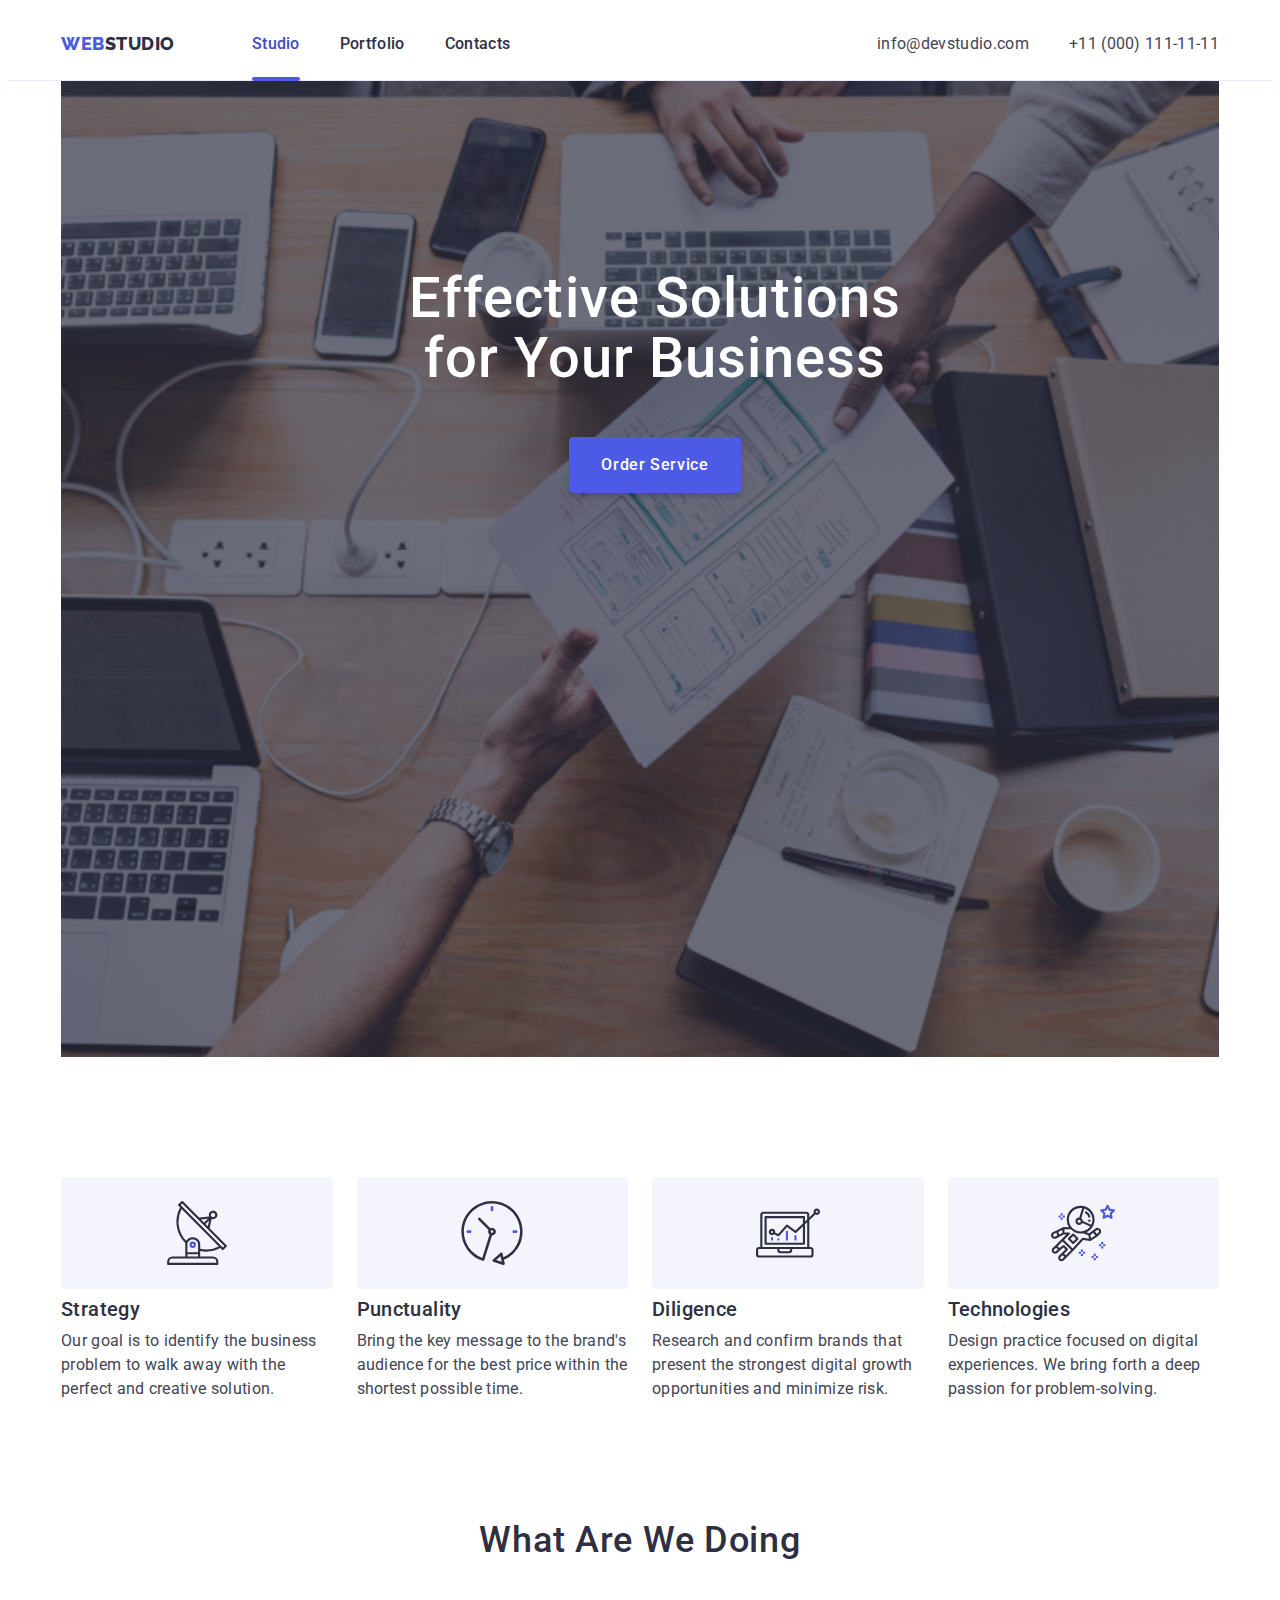
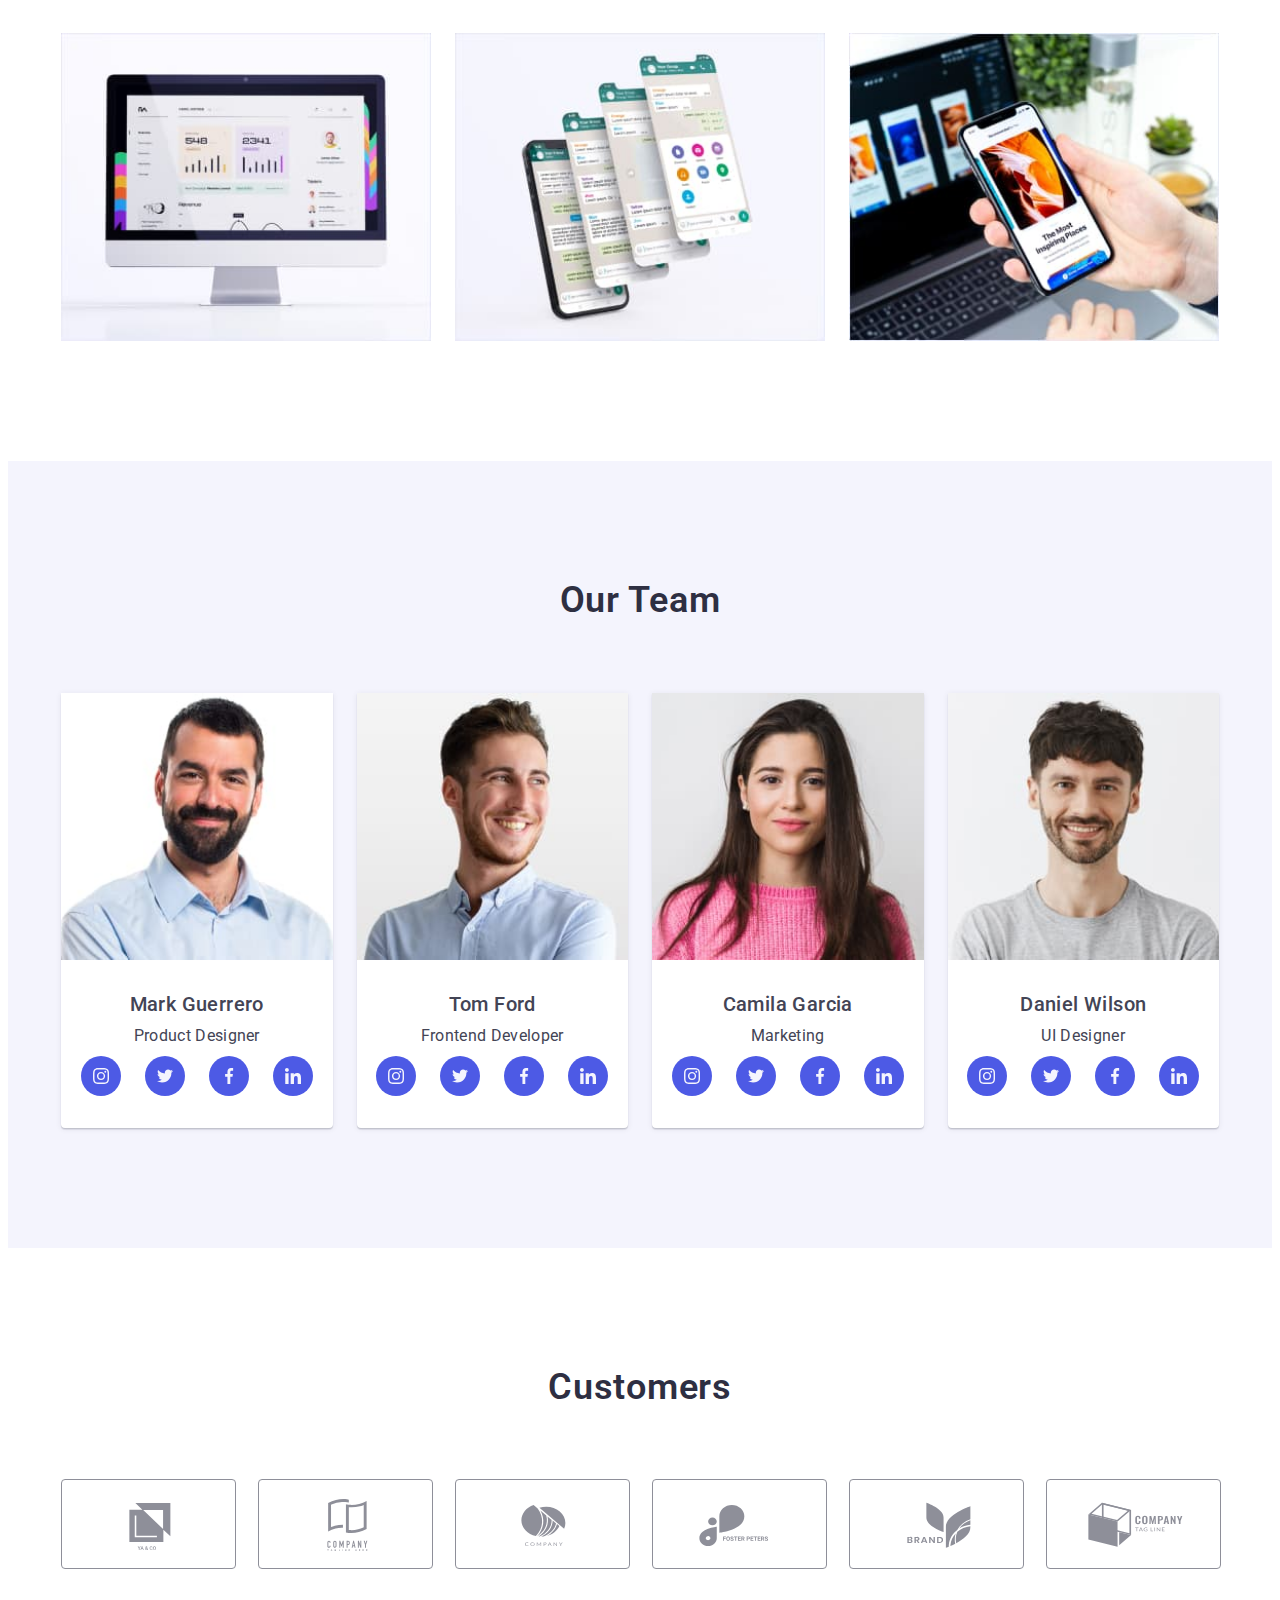
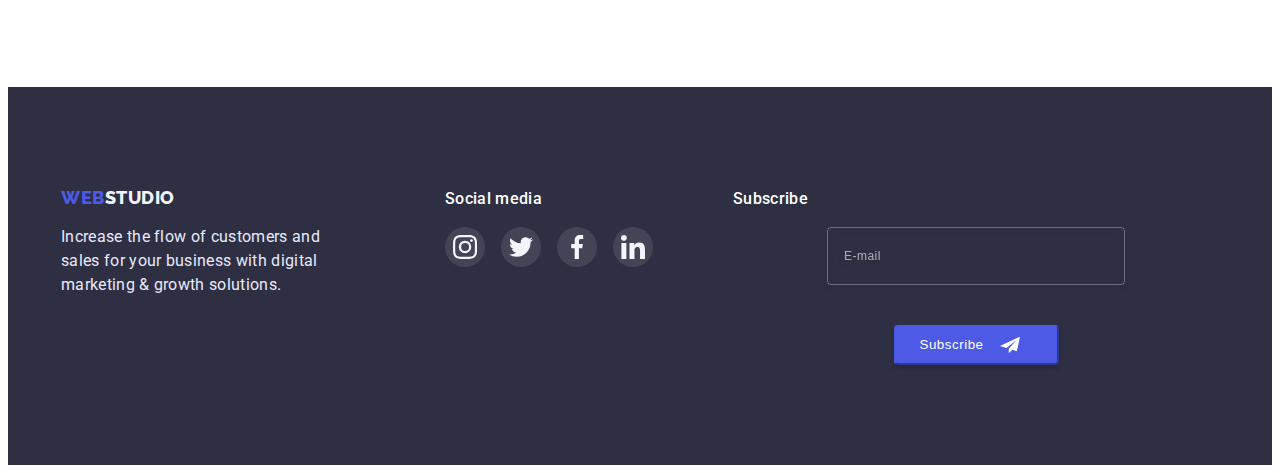
==== commit aa94eb87: "add" ====
--- a/index.html
+++ b/index.html
@@ -25,7 +25,7 @@
             <li class="header-items"><a href="" class="header-link link">Contacts</a></li>
         </ul>
         </nav>
-        <button type="button" class="mobile-menu-btn">
+        <button class="mobile-menu-btn" data-menu-open type="button">
             <svg class="mobile-menu-icon" width="32" height="22">
                 <use href="./img/icons.svg#icon-charm_menu-hamburger"></use>
             </svg>
@@ -35,48 +35,52 @@
             <li class="header-contacts"><a href="tel:+110001111111" class="header-link-contacts link">+11 (000) 111-11-11</a></li>
         </ul>
         </div>
-        <div class="mob-menu">
-            <div class="mob-menu-container">
-            <button type="button" class="mob-menu-close-btn">
+        <div class="mob-menu" data-menu>
+            <div class="mob-menu-container container">
+                <div class="mob-conteiner-top">
+            <button type="button" class="mob-menu-close-btn" data-menu-close>
                     <svg class="mob-menu-close-icon" width="8" height="8">
                         <use href="./img/icons.svg#icon-close"></use>
                     </svg>
                 </button>
                 <nav class="mob-menu-navigation">
                     <ul class="mob-menu-list list">
-                        <li class="mob-menu-items"><a href="./index.html" class="mob-menu-link link current">Studio</a></li>
-                        <li class="mob-menu-items"><a href="./portfolio.html" class="mob-menu-link link">Portfolio</a></li>
-                        <li class="mob-menu-items"><a href="" class="mob-menu-link link">Contacts</a></li>
+                        <li class="mob-menu-items"><a href="./index.html" class="mob-menu-link link">Studio</a></li>
+                        <li class="mob-menu-items"><a href="" class="mob-menu-link link">Portfolio</a></li>
+                        <li class="mob-menu-items"><a href="" class="mob-menu-link current link">Contacts</a></li>
                     </ul>
                 </nav>
+            </div>
+            <div class="mob-conteiner-second">
                     <ul class="mob-menu-list list">
-                        <li class="mob-menu-contacts"><a href="tel:+110001111111" class="mob-menu-link-contacts link">+11 (000) 111-11-11</a></li>
+                        <li class="mob-menu-tel"><a href="tel:+110001111111" class="mob-menu-link-tel link">+11 (000) 111-11-11</a></li>
                         <li class="mob-menu-contacts"><a href="mailto:info@devstudio.com" class="mob-menu-link-contacts link">info@devstudio.com</a></li>
                         
                     </ul>
                 </svg>
                 <ul class="mob-menu-soc-list list">
                     <li class="mob-menu-soc-items"><a href="" class="mob-menu-soc-link link">
-                       <svg class="mob-menu-soc-icon" width="16" height="16"> 
+                       <svg class="mob-menu-soc-icon" width="24" height="24"> 
                             <use href="./img/icons.svg#icon-instagram"></use>
                      </svg> 
                     </a></li>
                     <li class="mob-menu-soc-items"><a href="" class="mob-menu-soc-link link">
-                     <svg class="mob-menu-soc-icon" width="16" height="16"> 
+                     <svg class="mob-menu-soc-icon" width="24" height="24"> 
                             <use href="./img/icons.svg#icon-twitter"></use>
                      </svg>   
                     </a></li>
                     <li class="mob-menu-soc-items"><a href="" class="mob-menu-soc-link link">
-                      <svg class="mob-menu-soc-icon" width="16" height="16"> 
+                      <svg class="mob-menu-soc-icon" width="24" height="24"> 
                             <use href="./img/icons.svg#icon-facebook"></use>
                      </svg>  
                     </a></li>
                     <li class="mob-menu-soc-items"><a href="" class="mob-menu-soc-link link">
-                        <svg class="mob-menu-soc-icon" width="16" height="16"> 
+                        <svg class="mob-menu-soc-icon" width="24" height="24"> 
                             <use href="./img/icons.svg#icon-linkedin"></use>
                      </svg>
                     </a></li>
                 </ul>
+            </div>
             </div>
         </div>
     </header>
@@ -88,7 +92,7 @@
             <button type="button" class="top-btn" data-modal-open>Order Service</button>
         </div>
     </section>
-    <!--<section class="second">
+    <section class="second">
       <div class="container"> 
     <ul class="second-list list"> 
         <li class="second-items">
@@ -422,5 +426,6 @@
     </div>
 
     <script src="./js/modal.js"></script>
+    <script src="./js/mobile-menu.js"></script>
 </body>
 </html>--- a/css/styles.css
+++ b/css/styles.css
@@ -187,9 +187,13 @@
         
 }
 
-.mob-menu-container {
-        padding: 40px;
-        display: block;
+.mob-menu-container {      
+        display: flex;
+        flex-direction: column;
+        justify-content: space-between;
+        height: 100%;
+        overflow: auto;
+               
 }
 
 .mob-menu {
@@ -198,24 +202,38 @@
         position: fixed;
         width: 100%;
         height: 100%;
-        z-index: 1;
+        z-index: 100;
         background: #FFFFFF;
         box-shadow: 0px 2px 1px rgba(46, 47, 66, 0.08), 0px 1px 1px 
         rgba(46, 47, 66, 0.16), 0px 1px 6px 
         rgba(46, 47, 66, 0.08);
-        
-
-}
-
-@media  screen and (max-width:767px) {
+        padding: 40px;
+        
+        transform: translateX(100%);
+        transition: transform 250ms cubic-bezier(0.4, 0, 0.2, 1); 
+
+}
+
+/* .mob-menu >.container {
+        max-width: 428px;
+} */
+
+.mob-menu.is-hidden {
+        opacity: 0;
+        visibility: hidden;
+        pointer-events: none;
+}
+
+/* @media  screen and (max-width:767px) {
         .mob-menu {
 
-        }
-        
-}
+        } */
+        
+
 .mob-menu-close-btn {
         display: flex;
         margin-left: auto;
+        margin-bottom: 16px;
         justify-content: center;
         align-items: center;
         cursor: pointer;
@@ -225,14 +243,15 @@
         border-radius: 50%;
         background-color: #E7E9FC;
         border: 1px solid rgba(0, 0, 0, 0.1);
-        transition: background-color 250ms cubic-bezier(0.4, 0, 0.2, 1) fill 250ms cubic-bezier(0.4, 0, 0.2, 1); 
-}
-
-/* .mob-menu-close-btn:hover,
+        transition: background-color 250ms cubic-bezier(0.4, 0, 0.2, 1) 
+        fill 250ms cubic-bezier(0.4, 0, 0.2, 1); 
+}
+
+.mob-menu-close-btn:hover,
 .mob-menu-close-btn:focus {
         background-color: #404BBF;
         fill: #FFFFFF;
-} */
+}
         
 
 .mob-menu-close-icon {
@@ -245,9 +264,14 @@
 
 .mob-menu-list {
         
-}
-
-.mob-menu-items {
+        
+}
+
+.mob-menu-items:not(:last-child) {
+        margin-bottom: 40px;
+        
+}
+.mob-menu-link {
         font-family: 'Roboto';
         font-style: normal;
         font-weight: 700;
@@ -255,34 +279,63 @@
         line-height: 1.1;
         letter-spacing: 0.02em;
         text-transform: capitalize;
-        color: #2E2F42;
+        color: #2e2f42;
         margin-bottom: 40px;
-}
-.mob-menu-link {
-}
-
-.current {
-}
+        transition: color 250ms cubic-bezier(0.4, 0, 0.2, 1);
+}
+
+.mob-menu-link:hover,
+.mob-menu-link:focus {
+        color: #404BBF;
+}
+
+.mob-menu-link.current {
+        color: #404BBF;
+}
+
+
 .mob-menu-contacts {
+        margin-bottom: 48px;
+        
+}
+.mob-menu-link-contacts {
         font-family: 'Roboto';
         font-style: normal;
         font-weight: 500;
         font-size: 20px;
         line-height: 1.2;
         letter-spacing: 0.02em;
+        justify-content: center;
+        align-items: center;
         color: #434455;
-        margin-bottom: 48px;
-}
-.mob-menu-link-contacts {
-}
+        
+
+}
+
+.mob-menu-tel {
+        font-family: 'Roboto';
+font-style: normal;
+font-weight: 600;
+font-size: 20px;
+line-height: 1.2;
+text-transform: capitalize;
+margin-bottom: 40px;
+}
+@media screen and (min-width: 427px) {
+        .mob-menu-tel {
+        font-size: 36px; 
+        line-height: calc(36/40);
+        }
+      }
+
+
 .mob-menu-soc-list {
         display: flex;
-        flex-wrap: wrap;
-        justify-content: center;
+        justify-content: space-between; 
         gap: 24px;
-        margin-bottom: 32px;
-}
-.mob-menu-soc-items {
+        
+}
+.mob-menu-soc-items {   
         width: 100%;
         width: 40px;
         height: 40px;
@@ -298,8 +351,8 @@
         transition: background-color 250ms cubic-bezier(0.4, 0, 0.2, 1);
 }
 
-.mob-menu-link:hover,
-.mob-menu-link:focus {
+.mob-menu-soc-link:hover,
+.mob-menu-soc-link:focus {
         background-color: #404BBF;
 }
 .mob-menu-soc-icon {
